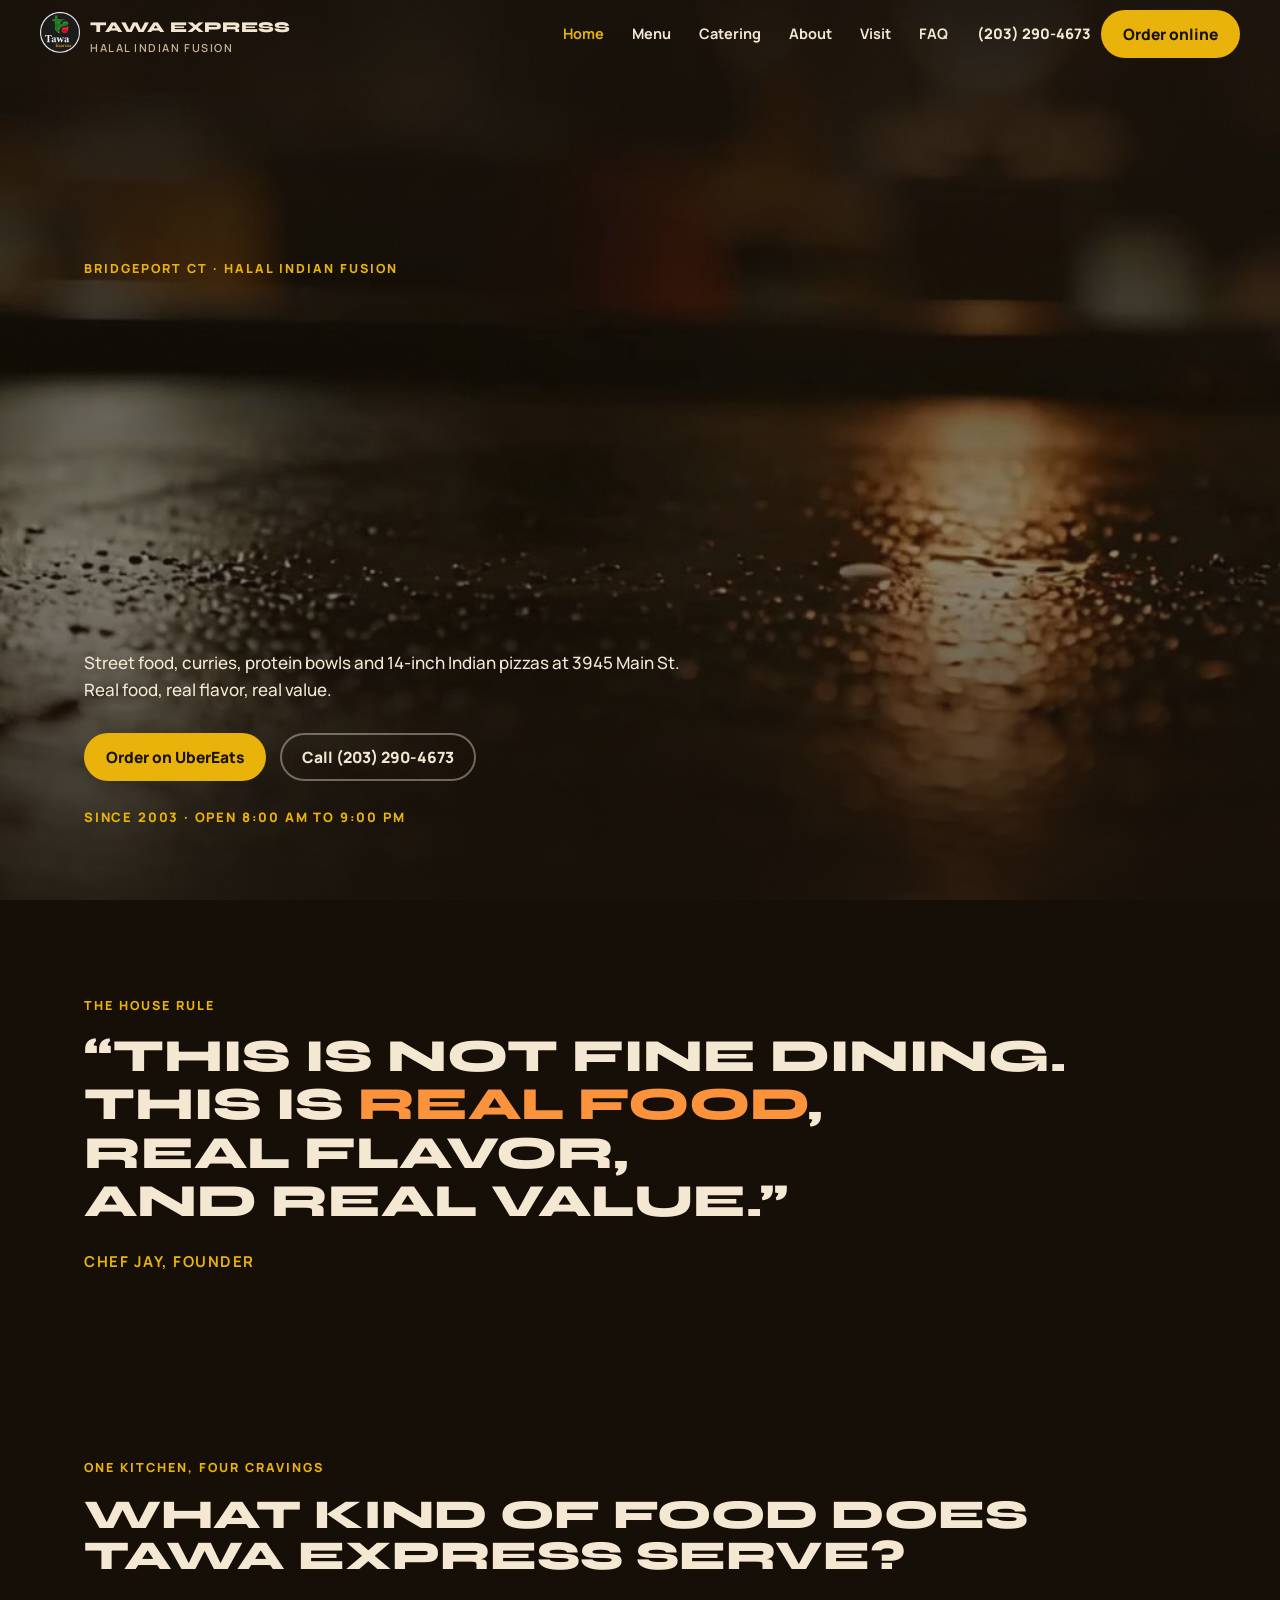
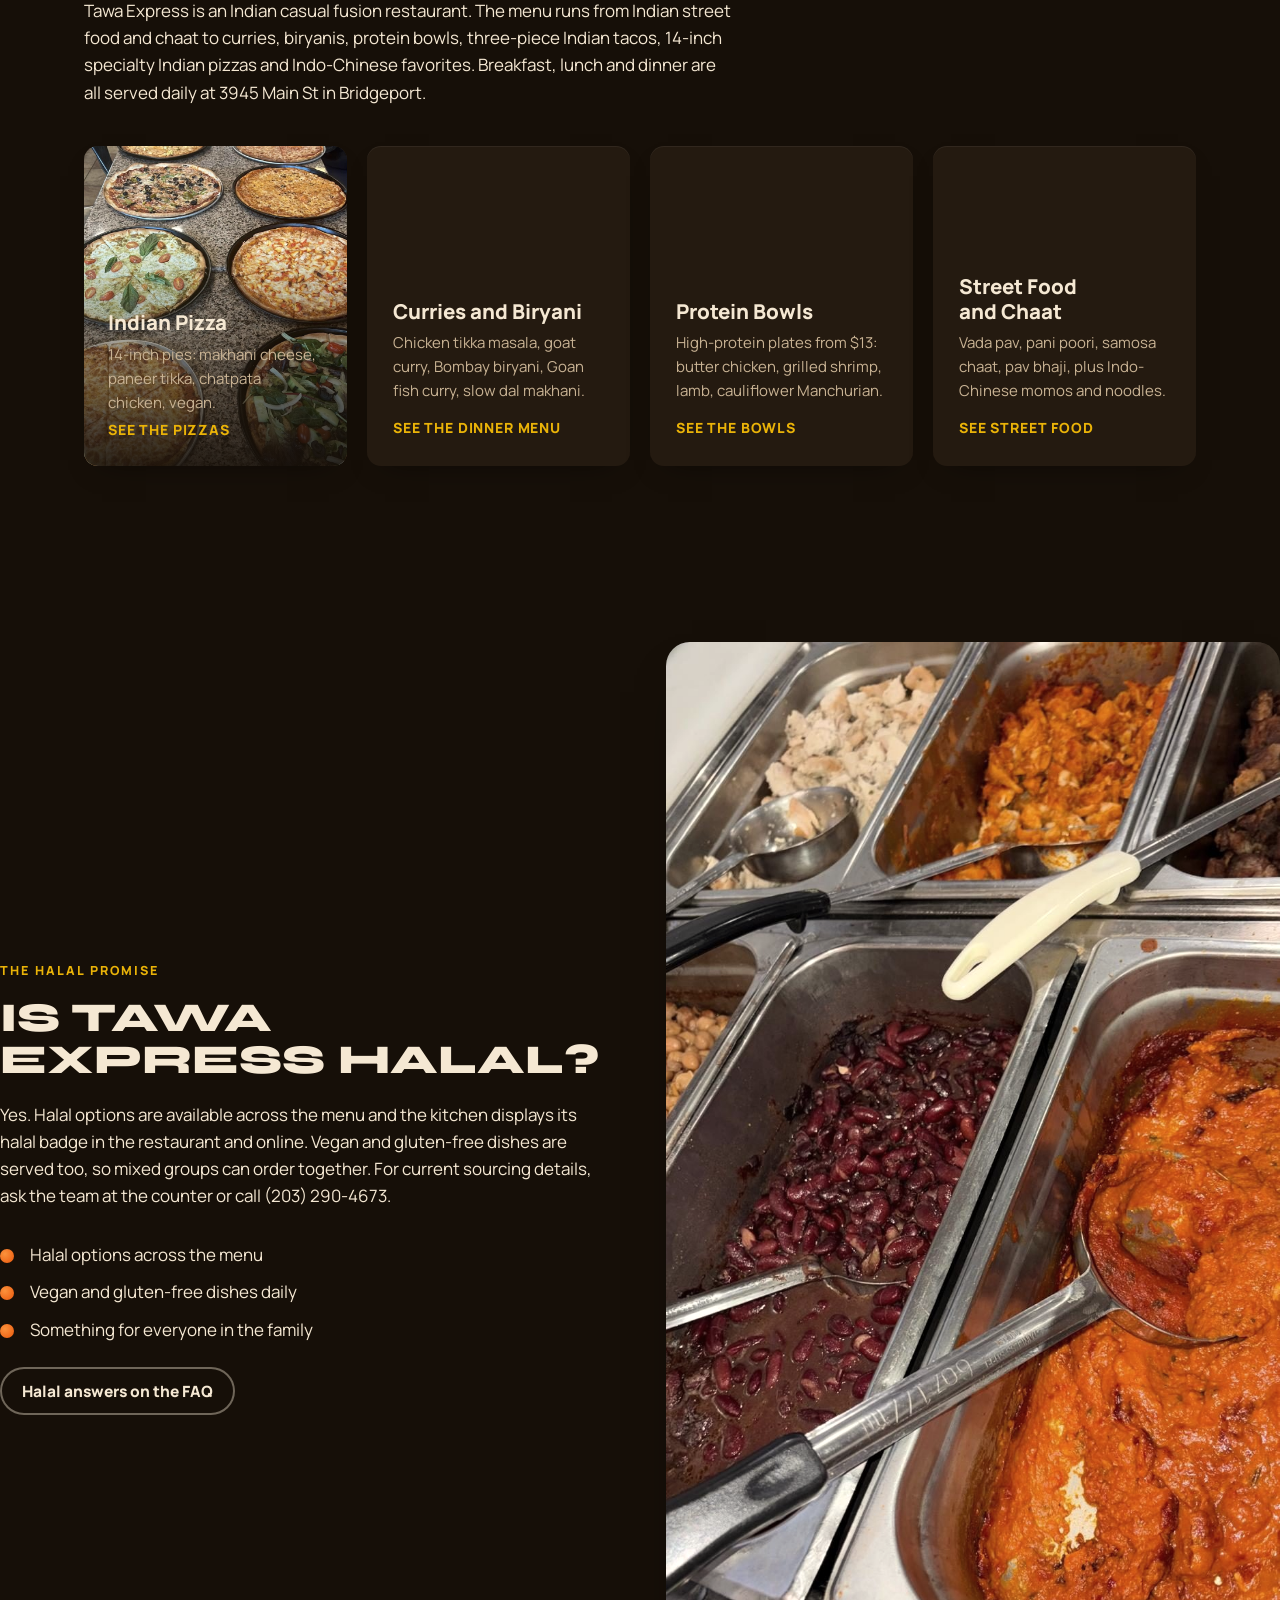
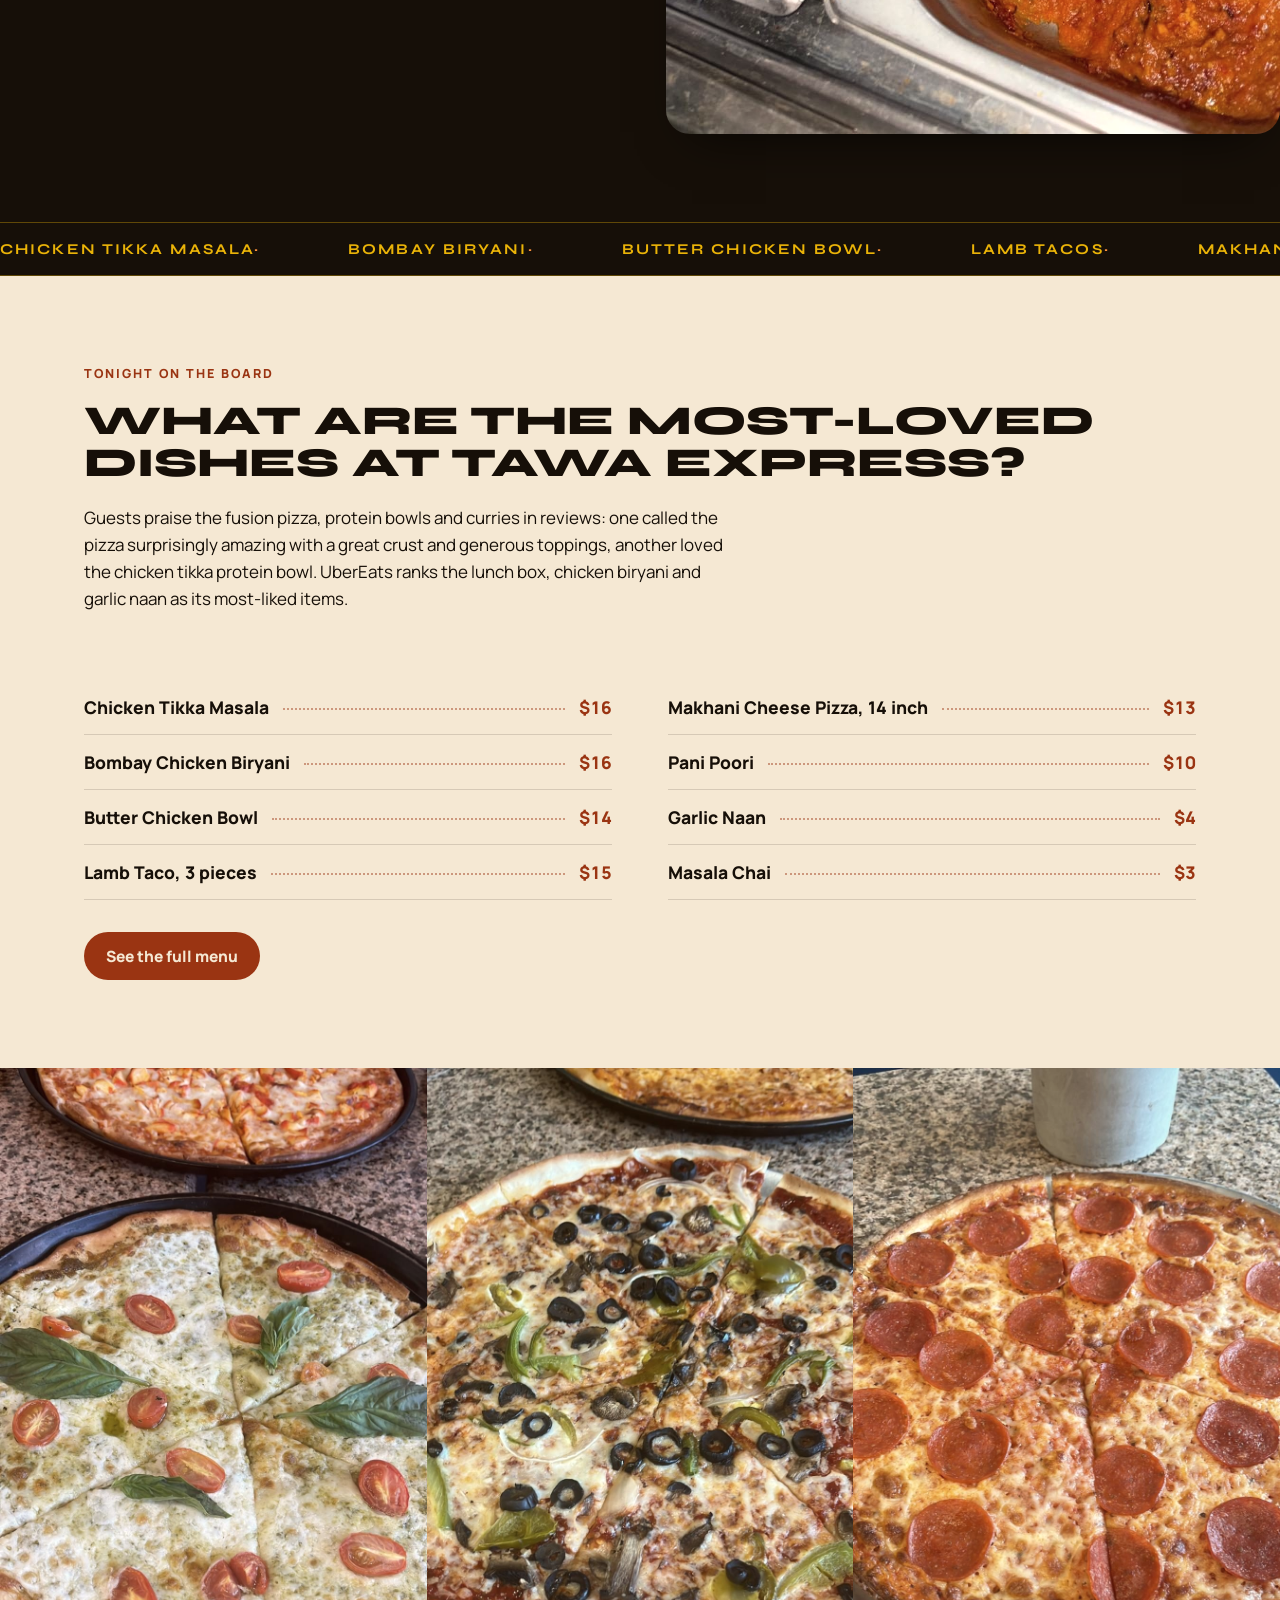
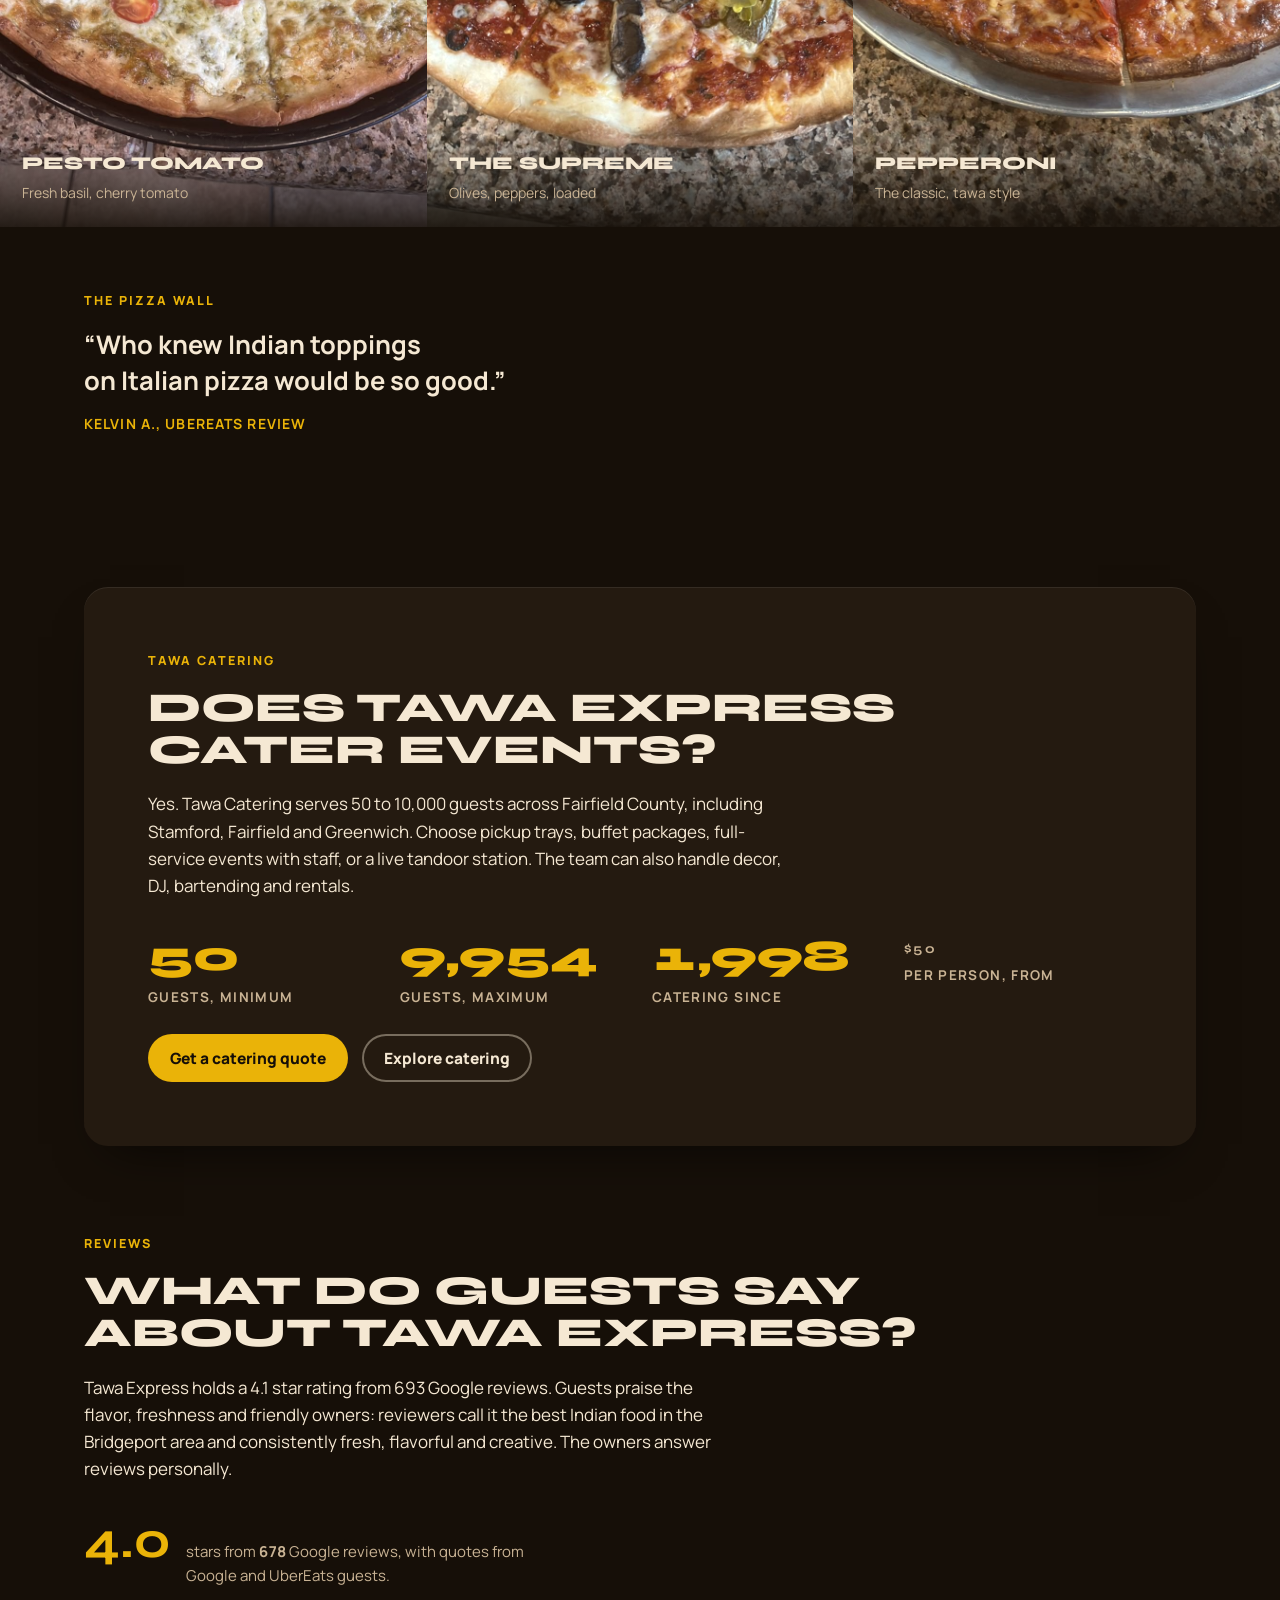
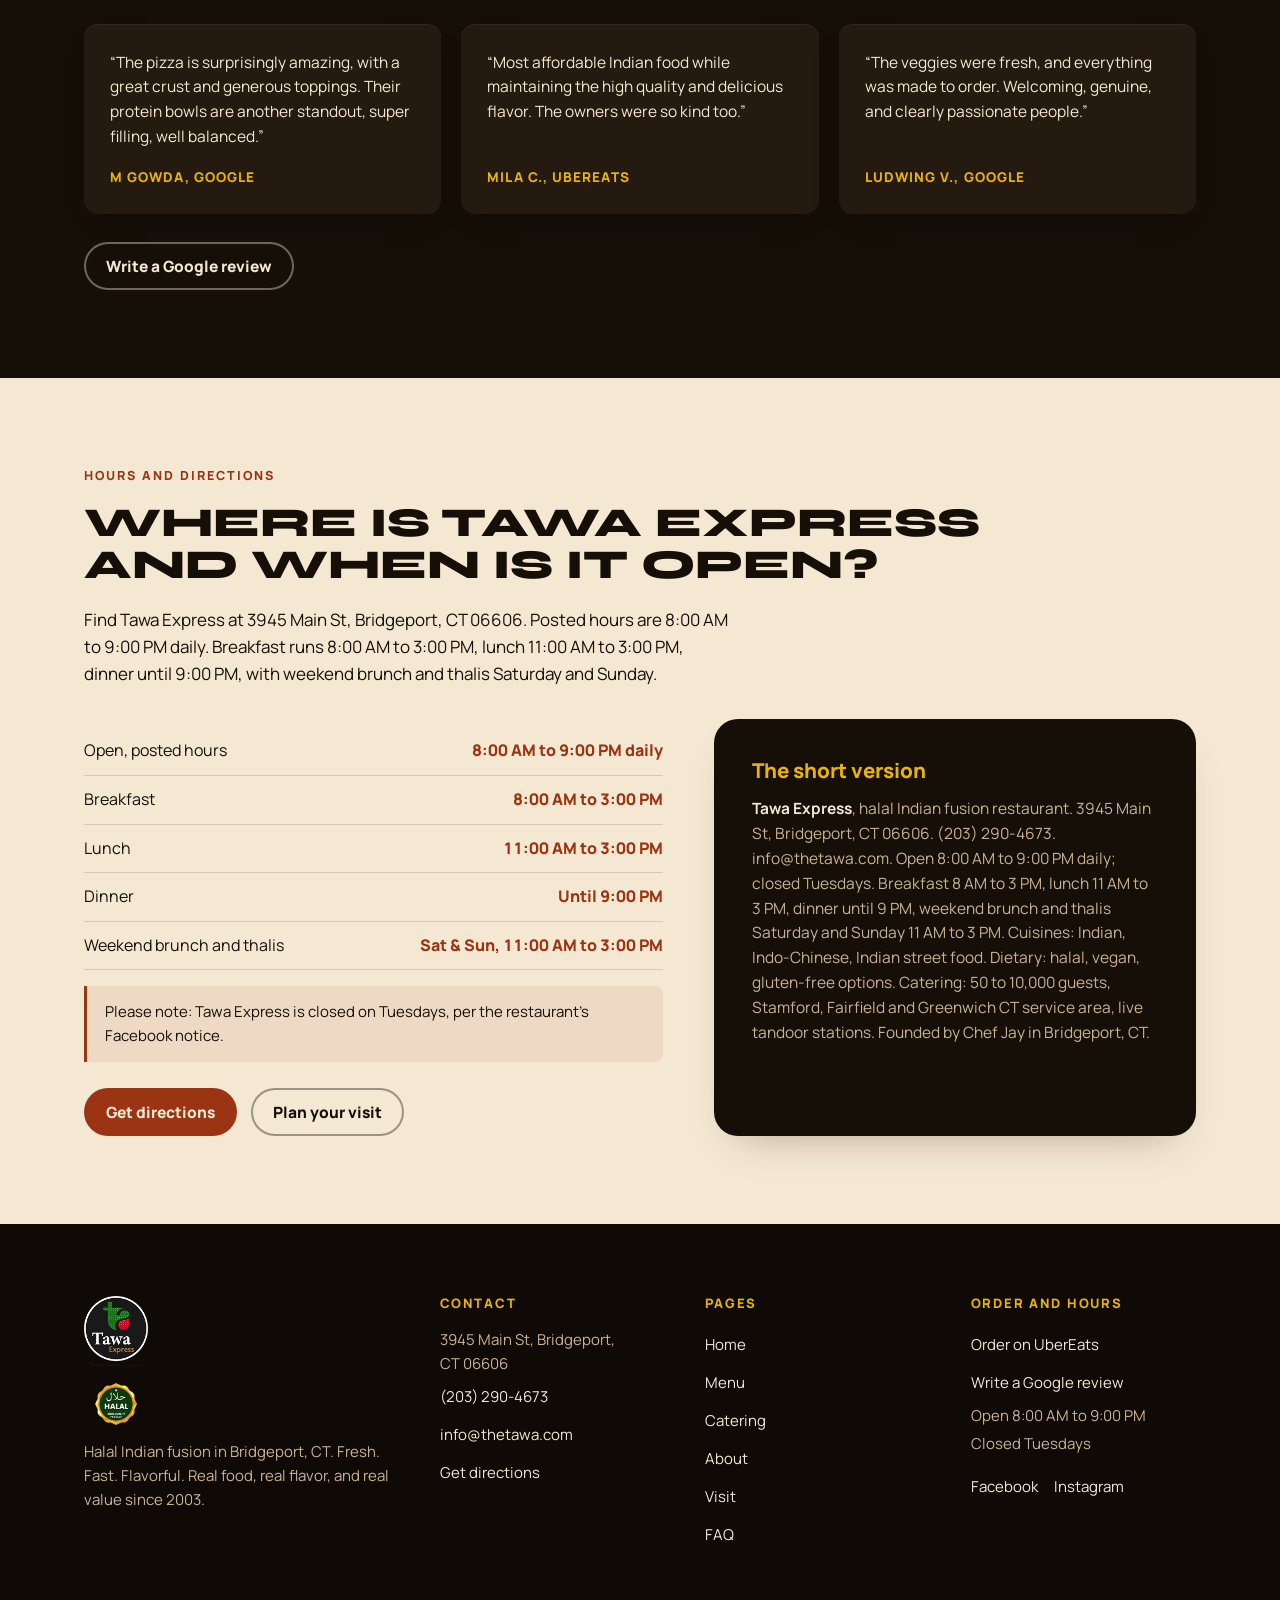
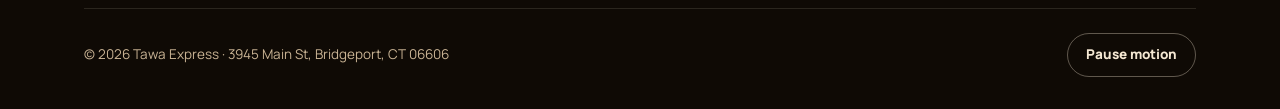
==== index.html @ 910cc583 "cinematic site engine v2 build" ====
<!DOCTYPE html>
<html lang="en">
<head>
<meta charset="utf-8">
<meta name="viewport" content="width=device-width, initial-scale=1">
<title>Indian Restaurant in Bridgeport CT | Tawa Express</title>
<meta name="description" content="Tawa Express is Bridgeport's halal Indian fusion kitchen: street food, protein bowls, Indian pizza, breakfast to dinner. 3945 Main St. Visit us today.">
<meta name="build-id" content="thetawaexpress-2026-09-23">
<link rel="canonical" href="https://thetawaexpress.com/">
<meta property="og:type" content="website">
<meta property="og:site_name" content="Tawa Express">
<meta property="og:title" content="Indian Restaurant in Bridgeport CT | Tawa Express">
<meta property="og:description" content="Tawa Express is Bridgeport's halal Indian fusion kitchen: street food, protein bowls, Indian pizza, breakfast to dinner. 3945 Main St. Visit us today.">
<meta property="og:url" content="https://thetawaexpress.com/">
<meta property="og:image" content="https://thetawaexpress.com/img/og-image.jpg">
<meta property="og:image:width" content="1200">
<meta property="og:image:height" content="630">
<meta name="twitter:card" content="summary_large_image">
<meta name="twitter:title" content="Indian Restaurant in Bridgeport CT | Tawa Express">
<meta name="twitter:description" content="Tawa Express is Bridgeport's halal Indian fusion kitchen: street food, protein bowls, Indian pizza, breakfast to dinner. 3945 Main St. Visit us today.">
<meta name="twitter:image" content="https://thetawaexpress.com/img/og-image.jpg">
<link rel="icon" type="image/png" sizes="48x48" href="img/favicon-48.png">
<link rel="apple-touch-icon" href="img/apple-touch-icon.png">
<link rel="preconnect" href="https://fonts.googleapis.com">
<link rel="preconnect" href="https://fonts.gstatic.com" crossorigin>
<link rel="stylesheet" href="https://fonts.googleapis.com/css2?family=Manrope:wght@400;500;600;700;800&amp;family=Syne:wght@700;800&amp;display=swap">
<link rel="stylesheet" href="css/style.css">
<script async src="https://www.googletagmanager.com/gtag/js?id=G-Y9H7591087"></script>
<script>window.dataLayer=window.dataLayer||[];function gtag(){dataLayer.push(arguments);}gtag("js",new Date());gtag("config","G-Y9H7591087");</script>
<script type="application/ld+json">
{
 "@context": "https://schema.org",
 "@type": [
  "Restaurant",
  "FastFoodRestaurant"
 ],
 "@id": "https://thetawaexpress.com/#restaurant",
 "name": "Tawa Express",
 "description": "Halal Indian fusion restaurant in Bridgeport CT: Indian street food, curries, biryanis, protein bowls, Indian tacos, 14-inch Indian pizzas and Indo-Chinese. Breakfast, lunch, dinner and weekend thalis.",
 "url": "https://thetawaexpress.com/",
 "telephone": "+1-203-290-4673",
 "email": "info@thetawa.com",
 "priceRange": "$",
 "servesCuisine": [
  "Indian",
  "Indo-Chinese",
  "Indian Street Food"
 ],
 "acceptsReservations": "False",
 "address": {
  "@type": "PostalAddress",
  "streetAddress": "3945 Main St",
  "addressLocality": "Bridgeport",
  "addressRegion": "CT",
  "postalCode": "06606",
  "addressCountry": "US"
 },
 "openingHoursSpecification": [
  {
   "@type": "OpeningHoursSpecification",
   "dayOfWeek": [
    "Monday",
    "Wednesday",
    "Thursday",
    "Friday",
    "Saturday",
    "Sunday"
   ],
   "opens": "08:00",
   "closes": "21:00"
  }
 ],
 "hasMenu": "https://thetawaexpress.com/menu/",
 "sameAs": [
  "https://www.facebook.com/thetawaexpress",
  "https://www.instagram.com/thetawaexpress",
  "https://www.ubereats.com/store/tawa-express-main-street/8p1ShG-WWyWYDWEBurXoWQ"
 ],
 "image": "https://thetawaexpress.com/img/og-image.jpg",
 "aggregateRating": {
  "@type": "AggregateRating",
  "ratingValue": "4.1",
  "reviewCount": "693",
  "bestRating": "5"
 }
}
</script>
<script type="application/ld+json">
{
 "@context": "https://schema.org",
 "@type": "Organization",
 "@id": "https://thetawaexpress.com/#org",
 "name": "Tawa Express",
 "url": "https://thetawaexpress.com/",
 "logo": "https://thetawaexpress.com/img/logo.png",
 "contactPoint": {
  "@type": "ContactPoint",
  "telephone": "+1-203-290-4673",
  "email": "info@thetawa.com",
  "contactType": "customer service"
 },
 "sameAs": [
  "https://www.facebook.com/thetawaexpress",
  "https://www.instagram.com/thetawaexpress"
 ]
}
</script>
<script type="application/ld+json">
{
 "@context": "https://schema.org",
 "@type": "WebSite",
 "name": "Tawa Express",
 "url": "https://thetawaexpress.com/"
}
</script>
</head>
<body>
<a class="skip" href="#main">Skip to content</a>
<div class="progress" aria-hidden="true"><i></i></div>
<header class="site">
  <div class="bar">
    <a class="brand" href="" aria-label="Tawa Express home">
      <img src="img/logo.png" alt="Tawa Express logo" width="40" height="45">
      <span><b>Tawa Express</b><small>Halal Indian Fusion</small></span>
    </a>
    <nav class="main" aria-label="Main"><ul><li><a href="" aria-current="page">Home</a></li><li><a href="menu/">Menu</a></li><li><a href="catering/">Catering</a></li><li><a href="about/">About</a></li><li><a href="visit/">Visit</a></li><li><a href="faq/">FAQ</a></li></ul></nav>
    <div class="head-cta">
      <a class="tel-top" href="tel:+12032904673">(203)&nbsp;290&#8209;4673</a>
      <a class="btn btn-gold" href="https://www.ubereats.com/store/tawa-express-main-street/8p1ShG-WWyWYDWEBurXoWQ" target="_blank" rel="noopener">Order online</a>
    </div>
  </div>
</header>
<main id="main">
<section class="hero">
  <video autoplay muted loop playsinline preload="metadata" poster="media/poster.jpg" aria-hidden="true">
    <source src="media/hero_loop.mp4" type="video/mp4">
  </video>
  <div class="shade"></div>
  <div class="hero-inner wrap">
    <p class="label">Bridgeport CT &middot; Halal Indian Fusion</p>
    <h1><span class="mk"><span class="mk-in hot">Fresh. Fast. Flavorful.</span></span><span class="mk"><span class="mk-in dl-80">Indian fusion made</span></span><span class="mk"><span class="mk-in dl-160">in Bridgeport.</span></span></h1>
    <p class="lede">Street food, curries, protein bowls and 14-inch Indian pizzas at 3945 Main St. Real food, real flavor, real value.</p>
    <div class="cta-row">
      <a class="btn btn-gold" href="https://www.ubereats.com/store/tawa-express-main-street/8p1ShG-WWyWYDWEBurXoWQ" target="_blank" rel="noopener">Order on UberEats</a>
      <a class="btn btn-ghost" href="tel:+12032904673">Call&nbsp;(203)&nbsp;290&#8209;4673</a>
    </div>
    <p class="since">Since 2003 &middot; Open 8:00 AM to 9:00 PM</p>
  </div>
</section><section class="quoteband sec">
  <div class="wrap">
    <p class="label">The house rule</p>
    <blockquote><span class="mk"><span class="mk-in">&ldquo;This is not fine dining.</span></span><span class="mk"><span class="mk-in dl-80">This is <em>real food</em>,</span></span><span class="mk"><span class="mk-in dl-160">real flavor, and real value.&rdquo;</span></span></blockquote>
    <cite>Chef Jay, founder</cite>
  </div>
</section><section class="pillars sec" id="food">
  <div class="wrap">
    <p class="label">One kitchen, four cravings</p>
    <h2><span class="mk"><span class="mk-in">What kind of food does</span></span><span class="mk"><span class="mk-in dl-80">Tawa Express serve?</span></span></h2>
    <p class="answer">Tawa Express is an Indian casual fusion restaurant. The menu runs from Indian street food and chaat to curries, biryanis, protein bowls, three-piece Indian tacos, 14-inch specialty Indian pizzas and Indo-Chinese favorites. Breakfast, lunch and dinner are all served daily at 3945 Main St in Bridgeport.</p>
    <div class="pillar-grid">
      <a class="pillar photo rise" href="menu/#pizza">
        <img class="graded" src="img/pizza-spread.jpg" alt="A spread of 14-inch Indian fusion pizzas on metal trays" width="900" height="1600" loading="lazy" decoding="async">
        <span class="veil"></span>
        <div class="p-body"><h3>Indian Pizza</h3><p>14-inch pies: makhani cheese, paneer tikka, chatpata chicken, vegan.</p><span class="go">See the pizzas</span></div>
      </a>
      <a class="pillar rise dl-100" href="menu/#dinner">
        <h3>Curries and Biryani</h3><p>Chicken tikka masala, goat curry, Bombay biryani, Goan fish curry, slow dal makhani.</p><span class="go">See the dinner menu</span>
      </a>
      <a class="pillar rise dl-200" href="menu/#bowls">
        <h3>Protein Bowls</h3><p>High-protein plates from $13: butter chicken, grilled shrimp, lamb, cauliflower Manchurian.</p><span class="go">See the bowls</span>
      </a>
      <a class="pillar rise dl-300" href="menu/#street">
        <h3>Street Food and Chaat</h3><p>Vada pav, pani poori, samosa chaat, pav bhaji, plus Indo-Chinese momos and noodles.</p><span class="go">See street food</span>
      </a>
    </div>
  </div>
</section><section class="split sec" id="halal">
  <div class="wrap wrap-contents">
    <div>
      <p class="label">The halal promise</p>
      <h2><span class="mk"><span class="mk-in">Is Tawa Express halal?</span></span></h2>
      <p class="answer">Yes. Halal options are available across the menu and the kitchen displays its halal badge in the restaurant and online. Vegan and gluten-free dishes are served too, so mixed groups can order together. For current sourcing details, ask the team at the counter or call (203)&nbsp;290&#8209;4673.</p>
      <ul class="checklist">
        <li>Halal options across the menu</li>
        <li>Vegan and gluten-free dishes daily</li>
        <li>Something for everyone in the family</li>
      </ul>
      <p class="mt-24"><a class="btn btn-ghost" href="faq/#halal">Halal answers on the FAQ</a></p>
    </div>
    <div class="s-media">
      <img class="graded" src="img/curry-trays.jpg" alt="Fresh curries and dishes in the service trays at Tawa Express" width="900" height="1600" loading="lazy" decoding="async">
    </div>
  </div>
</section><div class="ticker" aria-hidden="true"><div class="ticker-track"><span>Chicken Tikka Masala<i aria-hidden="true">&middot;</i></span><span>Bombay Biryani<i aria-hidden="true">&middot;</i></span><span>Butter Chicken Bowl<i aria-hidden="true">&middot;</i></span><span>Lamb Tacos<i aria-hidden="true">&middot;</i></span><span>Makhani Cheese Pizza<i aria-hidden="true">&middot;</i></span><span>Pani Poori<i aria-hidden="true">&middot;</i></span><span>Keema Pav<i aria-hidden="true">&middot;</i></span><span>Masala Chai<i aria-hidden="true">&middot;</i></span><span>Goat Curry<i aria-hidden="true">&middot;</i></span><span>Falooda<i aria-hidden="true">&middot;</i></span><span>Chicken 65<i aria-hidden="true">&middot;</i></span><span>Garlic Naan<i aria-hidden="true">&middot;</i></span><span>Chicken Tikka Masala<i aria-hidden="true">&middot;</i></span><span>Bombay Biryani<i aria-hidden="true">&middot;</i></span><span>Butter Chicken Bowl<i aria-hidden="true">&middot;</i></span><span>Lamb Tacos<i aria-hidden="true">&middot;</i></span><span>Makhani Cheese Pizza<i aria-hidden="true">&middot;</i></span><span>Pani Poori<i aria-hidden="true">&middot;</i></span><span>Keema Pav<i aria-hidden="true">&middot;</i></span><span>Masala Chai<i aria-hidden="true">&middot;</i></span><span>Goat Curry<i aria-hidden="true">&middot;</i></span><span>Falooda<i aria-hidden="true">&middot;</i></span><span>Chicken 65<i aria-hidden="true">&middot;</i></span><span>Garlic Naan<i aria-hidden="true">&middot;</i></span></div></div><section class="menuboard on-cream sec" id="tonight">
  <div class="wrap">
    <p class="label">Tonight on the board</p>
    <h2><span class="mk"><span class="mk-in">What are the most-loved</span></span><span class="mk"><span class="mk-in dl-80">dishes at Tawa Express?</span></span></h2>
    <p class="answer">Guests praise the fusion pizza, protein bowls and curries in reviews: one called the pizza surprisingly amazing with a great crust and generous toppings, another loved the chicken tikka protein bowl. UberEats ranks the lunch box, chicken biryani and garlic naan as its most-liked items.</p>
    <div class="menucols">
      <div class="menulist">
        <div class="row"><h3>Chicken Tikka Masala</h3><span class="dots" aria-hidden="true"></span><span class="price num">$16</span></div>
        <div class="row"><h3>Bombay Chicken Biryani</h3><span class="dots" aria-hidden="true"></span><span class="price num">$16</span></div>
        <div class="row"><h3>Butter Chicken Bowl</h3><span class="dots" aria-hidden="true"></span><span class="price num">$14</span></div>
        <div class="row"><h3>Lamb Taco, 3 pieces</h3><span class="dots" aria-hidden="true"></span><span class="price num">$15</span></div>
      </div>
      <div class="menulist">
        <div class="row"><h3>Makhani Cheese Pizza, 14 inch</h3><span class="dots" aria-hidden="true"></span><span class="price num">$13</span></div>
        <div class="row"><h3>Pani Poori</h3><span class="dots" aria-hidden="true"></span><span class="price num">$10</span></div>
        <div class="row"><h3>Garlic Naan</h3><span class="dots" aria-hidden="true"></span><span class="price num">$4</span></div>
        <div class="row"><h3>Masala Chai</h3><span class="dots" aria-hidden="true"></span><span class="price num">$3</span></div>
      </div>
    </div>
    <p class="mt-32"><a class="btn btn-spice" href="menu/">See the full menu</a></p>
  </div>
</section><section class="sec" id="gallery" aria-label="The pizza wall">
  <div class="pizzawall">
    <figure class="rise"><img class="graded" src="img/pizza-pesto-tomato.jpg" alt="14-inch pizza topped with fresh basil and cherry tomatoes" width="900" height="1600" loading="lazy" decoding="async"><figcaption><b>Pesto Tomato</b><span>Fresh basil, cherry tomato</span></figcaption></figure>
    <figure class="rise dl-100"><img class="graded" src="img/pizza-supreme.jpg" alt="14-inch supreme pizza with olives and peppers" width="900" height="1600" loading="lazy" decoding="async"><figcaption><b>The Supreme</b><span>Olives, peppers, loaded</span></figcaption></figure>
    <figure class="rise dl-200"><img class="graded" src="img/pizza-pepperoni.jpg" alt="14-inch pepperoni pizza cut into slices" width="900" height="1600" loading="lazy" decoding="async"><figcaption><b>Pepperoni</b><span>The classic, tawa style</span></figcaption></figure>
  </div>
</section>
<section class="pizzaquote sec">
  <div class="wrap">
    <p class="label">The pizza wall</p>
    <blockquote><span class="mk"><span class="mk-in">&ldquo;Who knew Indian toppings</span></span><span class="mk"><span class="mk-in dl-80">on Italian pizza would be so good.&rdquo;</span></span></blockquote>
    <cite>kelvin A., UberEats review</cite>
  </div>
</section><section class="sec pad-y" id="catering-teaser">
  <div class="wrap">
    <div class="panel-dark">
      <p class="label">Tawa Catering</p>
      <h2><span class="mk"><span class="mk-in">Does Tawa Express cater events?</span></span></h2>
      <p class="answer">Yes. Tawa Catering serves 50 to 10,000 guests across Fairfield County, including Stamford, Fairfield and Greenwich. Choose pickup trays, buffet packages, full-service events with staff, or a live tandoor station. The team can also handle decor, DJ, bartending and rentals.</p>
      <div class="stats">
        <div class="stat rise"><b data-count>50</b><span>guests, minimum</span></div>
        <div class="stat rise dl-100"><b data-count>10,000</b><span>guests, maximum</span></div>
        <div class="stat rise dl-200"><b data-count>2007</b><span>catering since</span></div>
        <div class="stat rise dl-300"><b><span class="num">$50</span></b><span>per person, from</span></div>
      </div>
      <p class="btn-row">
        <a class="btn btn-gold" href="catering/#quote">Get a catering quote</a>
        <a class="btn btn-ghost" href="catering/">Explore catering</a>
      </p>
    </div>
  </div>
</section><section class="sec pad-b">
  <div class="wrap">
    <p class="label">Reviews</p>
    <h2><span class="mk"><span class="mk-in">What do guests say</span></span><span class="mk"><span class="mk-in dl-80">about Tawa Express?</span></span></h2>
    <p class="answer">Tawa Express holds a 4.1 star rating from 693 Google reviews. Guests praise the flavor, freshness and friendly owners: reviewers call it the best Indian food in the Bridgeport area and consistently fresh, flavorful and creative. The owners answer reviews personally.</p>
    <div class="ratingline">
      <b data-count>4.1</b>
      <span>stars from <strong class="num" data-count>693</strong> Google reviews, with quotes from Google and UberEats guests.</span>
    </div>
    <div class="quotes">
      <article class="quote rise"><p>&ldquo;The pizza is surprisingly amazing, with a great crust and generous toppings. Their protein bowls are another standout, super filling, well balanced.&rdquo;</p><footer>M gowda, Google</footer></article>
      <article class="quote rise dl-100"><p>&ldquo;Most affordable Indian food while maintaining the high quality and delicious flavor. The owners were so kind too.&rdquo;</p><footer>Mila C., UberEats</footer></article>
      <article class="quote rise dl-200"><p>&ldquo;The veggies were fresh, and everything was made to order. Welcoming, genuine, and clearly passionate people.&rdquo;</p><footer>Ludwing V., Google</footer></article>
    </div>
    <p class="mt-28"><a class="btn btn-ghost" href="https://admin.trustindex.io/api/googleWriteReview?place-id=ChIJ93iTp7GhwokRJo3-cNDrXSc" target="_blank" rel="noopener">Write a Google review</a></p>
  </div>
</section><section class="hours-band on-cream sec" id="hours">
  <div class="wrap">
    <p class="label">Hours and directions</p>
    <h2><span class="mk"><span class="mk-in">Where is Tawa Express</span></span><span class="mk"><span class="mk-in dl-80">and when is it open?</span></span></h2>
    <p class="answer">Find Tawa Express at 3945 Main St, Bridgeport, CT 06606. Posted hours are 8:00 AM to 9:00 PM daily. Breakfast runs 8:00 AM to 3:00 PM, lunch 11:00 AM to 3:00 PM, dinner until 9:00 PM, with weekend brunch and thalis Saturday and Sunday.</p>
    <div class="facts-grid">
      <div>
        <table class="hourtab">
          <tbody>
          <tr><td>Open, posted hours</td><td class="num">8:00 AM to 9:00 PM daily</td></tr>
          <tr><td>Breakfast</td><td class="num">8:00 AM to 3:00 PM</td></tr>
          <tr><td>Lunch</td><td class="num">11:00 AM to 3:00 PM</td></tr>
          <tr><td>Dinner</td><td class="num">Until 9:00 PM</td></tr>
          <tr><td>Weekend brunch and thalis</td><td class="num">Sat &amp; Sun, 11:00 AM to 3:00 PM</td></tr>
          </tbody>
        </table>
        <p class="note">Please note: Tawa Express is closed on Tuesdays, per the restaurant&rsquo;s Facebook notice.</p>
        <p class="btn-row">
          <a class="btn btn-spice" href="https://maps.app.goo.gl/xqfaUFewJggyaFvH7" target="_blank" rel="noopener">Get directions</a>
          <a class="btn btn-ghost-dark" href="visit/">Plan your visit</a>
        </p>
      </div>
      <div class="factblock">
        <h3>The short version</h3>
        <p><b>Tawa Express</b>, halal Indian fusion restaurant. 3945 Main St, Bridgeport, CT 06606. (203)&nbsp;290&#8209;4673. info@thetawa.com. Open 8:00 AM to 9:00 PM daily; closed Tuesdays. Breakfast 8 AM to 3 PM, lunch 11 AM to 3 PM, dinner until 9 PM, weekend brunch and thalis Saturday and Sunday 11 AM to 3 PM. Cuisines: Indian, Indo-Chinese, Indian street food. Dietary: halal, vegan, gluten-free options. Catering: 50 to 10,000 guests, Stamford, Fairfield and Greenwich CT service area, live tandoor stations. Founded by Chef Jay in Bridgeport, CT.</p>
      </div>
    </div>
  </div>
</section>
</main>
<footer class="site">
  <div class="wrap">
    <div class="footgrid">
      <div class="footbrand">
        <img src="img/logo.png" alt="Tawa Express logo" width="64" height="72"><img class="halal" src="img/halal-icon.png" alt="Halal options badge" width="44" height="44">
        <p>Halal Indian fusion in Bridgeport, CT. Fresh. Fast. Flavorful. Real food, real flavor, and real value since 2003.</p>
      </div>
      <div>
        <h3>Contact</h3>
        <ul>
          <li>3945 Main St, Bridgeport, CT 06606</li>
          <li><a href="tel:+12032904673">(203)&nbsp;290&#8209;4673</a></li>
          <li><a href="mailto:info@thetawa.com">info@thetawa.com</a></li>
          <li><a href="https://maps.app.goo.gl/xqfaUFewJggyaFvH7" target="_blank" rel="noopener">Get directions</a></li>
        </ul>
      </div>
      <div>
        <h3>Pages</h3>
        <ul>
          <li><a href="">Home</a></li>
          <li><a href="menu/">Menu</a></li>
          <li><a href="catering/">Catering</a></li>
          <li><a href="about/">About</a></li>
          <li><a href="visit/">Visit</a></li>
          <li><a href="faq/">FAQ</a></li>
        </ul>
      </div>
      <div>
        <h3>Order and hours</h3>
        <ul>
          <li><a href="https://www.ubereats.com/store/tawa-express-main-street/8p1ShG-WWyWYDWEBurXoWQ" target="_blank" rel="noopener">Order on UberEats</a></li>
          <li><a href="https://admin.trustindex.io/api/googleWriteReview?place-id=ChIJ93iTp7GhwokRJo3-cNDrXSc" target="_blank" rel="noopener">Write a Google review</a></li>
          <li>Open 8:00 AM to 9:00 PM</li>
          <li>Closed Tuesdays</li>
        </ul>
        <p class="soc-row">
          <a class="soc" href="https://www.facebook.com/thetawaexpress" target="_blank" rel="noopener">Facebook</a>
          <a class="soc" href="https://www.instagram.com/thetawaexpress" target="_blank" rel="noopener">Instagram</a>
        </p>
      </div>
    </div>
    <div class="footbottom">
      <span>&copy; 2026 Tawa Express &middot; 3945 Main St, Bridgeport, CT 06606</span>
      <button class="motionbtn" id="motionToggle" type="button" aria-pressed="false">Pause motion</button>
    </div>
  </div>
</footer>
<div class="actionbar">
  <a class="ab-call" href="tel:+12032904673">Call&nbsp;(203)&nbsp;290&#8209;4673</a>
  <a class="ab-order" href="https://www.ubereats.com/store/tawa-express-main-street/8p1ShG-WWyWYDWEBurXoWQ" target="_blank" rel="noopener">Order online</a>
</div>
<script src="js/main.js" defer></script>
</body>
</html>
---- css/style.css ----
/* Tawa Express - "Tawa After Dark" design system. Tokens locked 2026-09-23. */
:root{
  --ink:#160f08; --surface:#241a10; --cream:#f5e8d3; --text:#f5e8d3;
  --muted:#c9b394; --accent:#fb923c; --deep:#ea580c; --gold:#eab308;
  --spice:#9a3412; --cream-muted:#7a6248;
  --ease-out:cubic-bezier(0.16,1,0.3,1); --ease-std:cubic-bezier(0.22,1,0.36,1); --ease-inout:cubic-bezier(0.65,0,0.35,1);
  --font-display:"Syne",sans-serif; --font-text:"Manrope",sans-serif;
  --wrap:1160px;
  --e1:0 12px 28px -18px rgba(0,0,0,.6), inset 0 1px 0 rgba(255,255,255,.06);
  --e2:0 24px 48px -26px rgba(0,0,0,.75), inset 0 1px 0 rgba(255,255,255,.08);
  --e-cream:0 20px 40px -24px rgba(22,15,8,.35);
}
*,*::before,*::after{box-sizing:border-box;margin:0;padding:0}
html{scroll-behavior:smooth}
html.motion-off{scroll-behavior:auto}
body{
  background:var(--ink); color:var(--text);
  font-family:var(--font-text); font-size:17px; line-height:1.6; text-wrap:pretty;
  -webkit-font-smoothing:antialiased;
}
/* grain: feTurbulence fixed overlay, ~4% (C5) */
body::after{
  content:""; position:fixed; inset:0; z-index:2000; pointer-events:none; opacity:.04;
  background-image:url("data:image/svg+xml,%3Csvg xmlns='http://www.w3.org/2000/svg' width='240' height='240'%3E%3Cfilter id='g'%3E%3CfeTurbulence type='fractalNoise' baseFrequency='0.9' numOctaves='2' stitchTiles='stitch'/%3E%3C/filter%3E%3Crect width='240' height='240' filter='url(%23g)'/%3E%3C/svg%3E");
}
img{max-width:100%;height:auto;display:block}
a{color:var(--accent);text-decoration:none}
a:hover{text-decoration:underline;text-underline-offset:3px}
:focus-visible{outline:2px solid var(--gold);outline-offset:3px;border-radius:2px}
.num,.price,time{font-variant-numeric:tabular-nums}
.graded{filter:saturate(.88) sepia(.10)}

/* skip link */
.skip{position:absolute;left:16px;top:-60px;z-index:3000;background:var(--gold);color:var(--ink);
  padding:12px 20px;border-radius:8px;font-weight:800;transition:top .2s}
.skip:focus{top:12px}

/* scroll progress hairline */
.progress{position:fixed;top:0;left:0;right:0;height:2px;z-index:1500;background:transparent;pointer-events:none}
.progress i{display:block;height:100%;background:var(--accent);transform:scaleX(0);transform-origin:0 50%}

/* header */
header.site{position:fixed;top:0;left:0;right:0;z-index:1000;transition:background-color .25s var(--ease-std),box-shadow .25s}
header.site .bar{display:flex;align-items:center;gap:16px;max-width:1240px;margin:0 auto;padding:10px 20px}
header.site.scrolled{background:rgba(22,15,8,.92);box-shadow:0 8px 24px -16px rgba(0,0,0,.8)}
.brand{display:flex;align-items:center;gap:10px;min-height:44px;color:var(--text)}
.brand img{width:40px;height:45px}
.brand b{font-family:var(--font-display);font-weight:800;font-size:15px;letter-spacing:.02em;text-transform:uppercase;white-space:nowrap}
.brand small{display:block;font-family:var(--font-text);font-size:11px;font-weight:600;letter-spacing:.14em;text-transform:uppercase;color:var(--muted)}
nav.main{margin-left:auto}
nav.main ul{display:flex;gap:2px;list-style:none}
nav.main a{display:flex;align-items:center;min-height:44px;padding:8px 13px;font-size:14.5px;font-weight:700;color:var(--text);border-radius:8px}
nav.main a:hover{color:var(--accent);text-decoration:none}
nav.main a[aria-current="page"]{color:var(--gold)}
.head-cta{display:flex;align-items:center;gap:10px}
.tel-top{display:flex;align-items:center;min-height:44px;font-weight:800;font-size:14.5px;color:var(--text);white-space:nowrap}
.tel-top:hover{color:var(--accent);text-decoration:none}

/* buttons */
.btn{display:inline-flex;align-items:center;justify-content:center;gap:8px;min-height:48px;padding:12px 22px;
  border-radius:999px;font-weight:800;font-size:15.5px;line-height:1.2;border:0;cursor:pointer;
  position:relative;overflow:hidden;isolation:isolate;transition:transform .15s var(--ease-out)}
.btn::before{content:"";position:absolute;inset:0;z-index:-1;transform:translateX(-101%);transition:transform .25s var(--ease-out)}
.btn:hover::before{transform:translateX(0)}
.btn:active{transform:scale(.98)}
.btn-gold{background:var(--gold);color:var(--ink)}
.btn-gold::before{background:var(--accent)}
.btn-gold:hover{color:var(--ink);text-decoration:none}
.btn-ghost{background:transparent;color:var(--text);box-shadow:inset 0 0 0 2px rgba(245,232,211,.4)}
.btn-ghost::before{background:var(--text)}
.btn-ghost:hover{color:var(--ink);text-decoration:none}
.btn-spice{background:var(--spice);color:var(--cream)}
.btn-spice::before{background:var(--ink)}
.btn-spice:hover{color:var(--cream);text-decoration:none}

main{display:block}
section{position:relative}
.wrap{max-width:var(--wrap);margin:0 auto;padding:0 24px}
.label{font-family:var(--font-text);font-weight:800;font-size:12.5px;letter-spacing:.16em;text-transform:uppercase;color:var(--gold);margin-bottom:16px}
.on-cream .label{color:var(--spice)}
h1,h2,h3{font-family:var(--font-display);font-weight:800;text-transform:uppercase;text-wrap:balance;color:var(--text)}
h1{font-size:clamp(54px,5.4vw,86px);line-height:.96;letter-spacing:.005em}
h2{font-size:clamp(30px,3.2vw,44px);line-height:1.02;margin-bottom:20px}
h3{font-family:var(--font-text);font-size:clamp(18px,1.6vw,21px);line-height:1.2;font-weight:800;text-transform:none}
.lede{font-weight:500;font-size:clamp(17px,1.3vw,18px);line-height:1.6;max-width:56ch;color:var(--muted)}
.on-cream{color:var(--ink)}
.on-cream h2,.on-cream h3{color:var(--ink)}
.on-cream .lede{color:#4a3a28}
.on-cream a{color:var(--spice)}
.answer{max-width:65ch;font-size:17px;margin-bottom:32px}

/* masked headline lines */
.mk{display:block;overflow:hidden}
.mk-in{display:block;transform:translateY(110%);transition:transform 900ms var(--ease-out);transition-delay:var(--d,0ms)}
.is-in .mk-in{transform:translateY(0)}
/* section + card reveals (sections observed, never the masked child) */
.sec{opacity:0;transition:opacity 400ms var(--ease-std)}
.sec.is-in{opacity:1}
.rise{opacity:0;transform:translateY(24px);transition:opacity 700ms var(--ease-std),transform 700ms var(--ease-std);transition-delay:var(--d,0ms)}
.rise.is-in{opacity:1;transform:translateY(0)}

/* motion states */
@media (prefers-reduced-motion:reduce){
  .mk-in{transform:none;opacity:0;transition:opacity 200ms linear;transition-delay:0ms}
  .is-in .mk-in{opacity:1}
  .rise{transform:none;opacity:0;transition:opacity 200ms linear;transition-delay:0ms}
  .rise.is-in{opacity:1}
  .sec{transition:opacity 200ms linear}
  .ticker-track{animation-duration:80s}
}
html.motion-off .mk-in,html.motion-off .rise,html.motion-off .sec{transition:none;opacity:1;transform:none}
html.motion-off .ticker-track{animation:none}

/* HERO */
.hero{min-height:100svh;display:flex;align-items:flex-end;overflow:hidden}
.hero video{position:absolute;inset:0;width:100%;height:100%;object-fit:cover}
.hero .shade{position:absolute;inset:0;background:
  linear-gradient(180deg,rgba(22,15,8,.55) 0%,rgba(22,15,8,.25) 40%,rgba(22,15,8,.88) 100%)}
.hero .hero-inner{position:relative;z-index:2;width:100%;padding-bottom:72px;padding-top:140px}
.hero h1{color:var(--text)}
.mk-in.hot,.accent-word{color:var(--accent)}
.hero .lede{margin:22px 0 30px;color:var(--text)}
.hero .cta-row{display:flex;gap:14px;flex-wrap:wrap}
.hero .since{margin-top:26px;font-weight:800;font-size:13px;letter-spacing:.14em;text-transform:uppercase;color:var(--gold)}
.page-hero{min-height:52vh;display:flex;align-items:flex-end;overflow:hidden;padding-top:96px}
.page-hero.has-media{min-height:62vh}
.page-hero img.bg{position:absolute;inset:0;width:100%;height:100%;object-fit:cover}
.page-hero .shade{position:absolute;inset:0;background:linear-gradient(180deg,rgba(22,15,8,.5),rgba(22,15,8,.9))}
.page-hero .hero-inner{position:relative;z-index:2;width:100%;padding-bottom:56px}
.crumbs{font-size:13.5px;color:var(--muted);margin-bottom:18px}
.crumbs ol{list-style:none;display:flex;gap:8px;flex-wrap:wrap}
.crumbs li+li::before{content:"/";margin-right:8px;color:var(--muted)}
.crumbs a{color:var(--muted)}

/* quote band (manifesto) */
.quoteband{padding:96px 0;text-align:left}
.quoteband blockquote{font-family:var(--font-display);font-weight:800;text-transform:uppercase;
  font-size:clamp(28px,3.6vw,52px);line-height:1.05;max-width:22ch;text-wrap:balance}
.quoteband blockquote em{font-style:normal;color:var(--accent)}
.quoteband cite{display:block;margin-top:24px;font-style:normal;font-weight:700;color:var(--gold);font-size:15px;letter-spacing:.1em;text-transform:uppercase}

/* pillars bento */
.pillars{padding:88px 0}
.pillar-grid{display:grid;grid-template-columns:repeat(4,1fr);gap:20px;margin-top:40px}
.pillar{background:var(--surface);border-radius:14px;box-shadow:var(--e1);padding:26px;min-height:230px;
  display:flex;flex-direction:column;justify-content:flex-end;position:relative;overflow:hidden}
.pillar.wide{grid-column:span 2}
.pillar.photo{padding:0;min-height:320px}
.pillar.photo img{position:absolute;inset:0;width:100%;height:100%;object-fit:cover;transition:transform .6s var(--ease-std)}
.pillar.photo:hover img{transform:scale(1.04)}
.pillar.photo .veil{position:absolute;inset:0;background:linear-gradient(180deg,rgba(22,15,8,0) 30%,rgba(22,15,8,.9))}
.pillar .p-body{position:relative;z-index:2;padding:24px}
.pillar h3{margin-bottom:8px}
.pillar.photo h3{color:var(--text)}
.pillar p{font-size:15px;color:var(--muted)}
.pillar .go{margin-top:14px;font-weight:800;font-size:14px;color:var(--gold);letter-spacing:.06em;text-transform:uppercase}

/* ticker (decorative dish names, ambient) */
.ticker{overflow:hidden;border-top:1px solid rgba(234,179,8,.35);border-bottom:1px solid rgba(234,179,8,.35);padding:14px 0;background:var(--ink)}
.ticker-track{display:flex;gap:44px;white-space:nowrap;width:max-content;animation:tick 40s linear infinite}
.ticker-track span{font-family:var(--font-display);font-weight:700;font-size:15px;letter-spacing:.14em;text-transform:uppercase;color:var(--gold)}
.ticker-track span i{font-style:normal;color:var(--accent);margin-right:44px}
@keyframes tick{from{transform:translateX(0)}to{transform:translateX(-50%)}}

/* cream menu section */
.menuboard{background:var(--cream);color:var(--ink);padding:88px 0}
.menulist{margin-top:36px}
.menulist .row{display:flex;align-items:baseline;gap:14px;padding:13px 0;border-bottom:1px solid rgba(22,15,8,.14)}
.menulist .row h3{font-size:17.5px}
.menulist .dots{flex:1;border-bottom:2px dotted rgba(154,52,18,.45);transform:translateY(-4px)}
.menulist .price{font-weight:800;font-size:17.5px;color:var(--spice);white-space:nowrap}
.menucols{display:grid;grid-template-columns:1fr 1fr;gap:0 56px}
.daypart{display:flex;align-items:center;gap:12px;margin:44px 0 6px;font-weight:800;font-size:13px;letter-spacing:.16em;text-transform:uppercase;color:var(--spice)}
.daypart time{margin-left:auto;color:var(--cream-muted);font-weight:700;letter-spacing:.04em}

/* pizza wall */
.pizzawall{display:grid;grid-template-columns:repeat(3,1fr);min-height:70vh}
.pizzawall figure{position:relative;overflow:hidden;margin:0}
.pizzawall img{width:100%;height:100%;object-fit:cover;transition:transform .6s var(--ease-std)}
.pizzawall figure:hover img{transform:scale(1.04)}
.pizzawall figcaption{position:absolute;left:0;right:0;bottom:0;padding:22px;z-index:2;
  background:linear-gradient(180deg,rgba(22,15,8,0),rgba(22,15,8,.88));color:var(--text)}
.pizzawall figcaption b{display:block;font-family:var(--font-display);font-weight:800;text-transform:uppercase;font-size:18px}
.pizzawall figcaption span{font-size:14px;color:var(--muted)}
.pizzaquote{padding:64px 0;text-align:left}
.pizzaquote blockquote{font-size:clamp(20px,2vw,26px);font-weight:700;max-width:34ch;line-height:1.4}
.pizzaquote cite{display:block;margin-top:14px;font-style:normal;color:var(--gold);font-weight:700;font-size:14px;letter-spacing:.08em;text-transform:uppercase}

/* stats / catering panel */
.panel-dark{background:var(--surface);border-radius:24px;box-shadow:var(--e2);padding:clamp(32px,5vw,64px)}
.stats{display:grid;grid-template-columns:repeat(4,1fr);gap:24px;margin-top:36px}
.stat b{display:block;font-family:var(--font-display);font-weight:800;font-size:clamp(34px,3.4vw,52px);color:var(--gold);line-height:1;font-variant-numeric:tabular-nums}
.stat span{display:block;margin-top:8px;font-size:13.5px;font-weight:700;letter-spacing:.1em;text-transform:uppercase;color:var(--muted)}

/* quotes / reviews */
.quotes{display:grid;grid-template-columns:repeat(3,1fr);gap:20px;margin-top:36px}
.quote{background:var(--surface);border-radius:14px;box-shadow:var(--e1);padding:26px;display:flex;flex-direction:column}
.quote p{font-size:15.5px;flex:1}
.quote footer{margin-top:18px;font-size:13.5px;font-weight:800;letter-spacing:.08em;text-transform:uppercase;color:var(--gold)}
.ratingline{display:flex;align-items:baseline;gap:16px;flex-wrap:wrap;margin-top:8px}
.ratingline b{font-family:var(--font-display);font-size:clamp(40px,4vw,60px);color:var(--gold);font-variant-numeric:tabular-nums;line-height:1}
.ratingline span{color:var(--muted);font-size:15px;max-width:40ch}

/* split blocks */
.split{display:grid;grid-template-columns:1fr 1fr;gap:clamp(28px,4vw,64px);align-items:center;padding:88px 0}
.split.flip>.s-media{order:2}
.split .s-media{border-radius:24px;overflow:hidden;box-shadow:var(--e2)}
.split .s-media img{width:100%;height:100%;object-fit:cover}
.checklist{list-style:none;margin-top:18px;display:grid;gap:10px}
.checklist li{padding-left:30px;position:relative}
.checklist li::before{content:"";position:absolute;left:0;top:8px;width:14px;height:14px;border-radius:50%;
  background:radial-gradient(circle at 35% 35%,var(--accent),var(--deep))}
.on-cream .checklist li::before{background:radial-gradient(circle at 35% 35%,var(--gold),var(--spice))}

/* hours / facts band */
.hours-band{background:var(--cream);color:var(--ink);padding:88px 0}
.facts-grid{display:grid;grid-template-columns:1.2fr 1fr;gap:clamp(28px,4vw,64px);margin-top:32px}
.hourtab{width:100%;border-collapse:collapse;margin-top:8px}
.hourtab td{padding:11px 0;border-bottom:1px solid rgba(22,15,8,.14);font-size:16px}
.hourtab td:last-child{text-align:right;font-weight:800;color:var(--spice);font-variant-numeric:tabular-nums}
.note{margin-top:16px;padding:14px 18px;border-left:3px solid var(--spice);background:rgba(154,52,18,.08);font-size:15px;border-radius:0 8px 8px 0}
.factblock{background:var(--ink);color:var(--text);border-radius:24px;padding:clamp(24px,3vw,40px);box-shadow:var(--e-cream)}
.factblock h3{color:var(--gold);margin-bottom:14px}
.factblock p{font-size:15.5px;color:var(--muted)}
.factblock p b{color:var(--text)}

/* catering rows */
.tierr{display:grid;grid-template-columns:repeat(3,1fr);gap:20px;margin-top:32px}
.tier{background:var(--cream);color:var(--ink);border-radius:14px;box-shadow:var(--e-cream);padding:28px;display:flex;flex-direction:column}
.tier h3{margin-bottom:6px}
.tier .from{font-family:var(--font-display);font-weight:800;font-size:30px;color:var(--spice);margin:10px 0 14px;font-variant-numeric:tabular-nums}
.tier ul{list-style:none;display:grid;gap:8px;font-size:15px;flex:1}
.tier li{padding-left:22px;position:relative}
.tier li::before{content:"";position:absolute;left:0;top:9px;width:10px;height:10px;border-radius:50%;background:var(--spice)}
.tier .btn{margin-top:22px}
.traytab{width:100%;border-collapse:collapse;margin-top:16px;background:var(--cream);color:var(--ink)}
.traytab caption{text-align:left;font-weight:800;font-size:14px;letter-spacing:.12em;text-transform:uppercase;color:var(--spice);padding-bottom:10px}
.traytab th,.traytab td{padding:11px 12px;border-bottom:1px solid rgba(22,15,8,.14);font-size:15.5px;text-align:left}
.traytab th{font-size:12.5px;letter-spacing:.12em;text-transform:uppercase;color:var(--cream-muted)}
.traytab td:last-child,.traytab th:last-child{text-align:right}
.traytab td.price{color:var(--spice)}

/* forms */
form.quote-form{display:grid;gap:18px;margin-top:28px}
.field{display:grid;gap:7px}
.field label{font-weight:800;font-size:13px;letter-spacing:.1em;text-transform:uppercase;color:var(--gold)}
.field input,.field select,.field textarea{width:100%;background:var(--ink);color:var(--text);
  border:1px solid rgba(245,232,211,.28);border-radius:8px;padding:14px 16px;font:inherit;min-height:48px}
.field textarea{min-height:120px;resize:vertical}
.field input:focus,.field select:focus,.field textarea:focus{outline:2px solid var(--gold);outline-offset:2px}
.formgrid{display:grid;grid-template-columns:1fr 1fr;gap:18px}
.optset{display:flex;flex-wrap:wrap;gap:10px 22px;border:0}
.optset legend{font-weight:800;font-size:13px;letter-spacing:.1em;text-transform:uppercase;color:var(--gold);margin-bottom:10px;padding:0}
.optset label{display:flex;align-items:center;gap:9px;font-size:15px;min-height:44px}
.optset input{width:18px;height:18px;accent-color:var(--gold)}
.form-note{font-size:14px;color:var(--muted)}

/* map */
.mapwrap{border-radius:24px;overflow:hidden;box-shadow:var(--e2);margin-top:28px}
.mapwrap iframe{display:block;width:100%;height:420px;border:0}

/* faq */
.faqitem{padding:34px 0;border-bottom:1px solid rgba(245,232,211,.14)}
.faqitem .answer{margin-bottom:0}

/* footer */
footer.site{background:#0f0a05;padding:72px 0 32px;margin-top:0}
.footgrid{display:grid;grid-template-columns:1.4fr 1fr 1fr 1fr;gap:40px}
.footgrid h3{color:var(--gold);font-size:13px;letter-spacing:.14em;text-transform:uppercase;margin-bottom:16px}
.footgrid ul{list-style:none;display:grid;gap:4px}
.footgrid a{color:var(--text);font-size:15px;display:inline-flex;align-items:center;min-height:34px}
.footgrid p,.footgrid li{color:var(--muted);font-size:15px}
.footbrand img{width:64px;height:auto;margin-bottom:14px}
.footbrand .halal{width:44px;margin-left:10px;vertical-align:middle}
.footbottom{display:flex;align-items:center;justify-content:space-between;gap:20px;flex-wrap:wrap;
  margin-top:56px;padding-top:24px;border-top:1px solid rgba(245,232,211,.12);font-size:13.5px;color:var(--muted)}
.motionbtn{min-height:44px;padding:10px 18px;border-radius:999px;background:transparent;color:var(--text);
  border:1px solid rgba(245,232,211,.35);font:inherit;font-size:13.5px;font-weight:800;cursor:pointer}
.motionbtn:hover{border-color:var(--gold);color:var(--gold)}

/* sticky mobile action bar */
.actionbar{display:none}
@media (max-width:640px){
  .actionbar{display:flex;position:fixed;left:0;right:0;bottom:0;z-index:1200;background:rgba(22,15,8,.96);
    border-top:1px solid rgba(234,179,8,.4);padding:10px 14px calc(10px + env(safe-area-inset-bottom))}
  .actionbar a{flex:1;display:flex;align-items:center;justify-content:center;min-height:52px;border-radius:999px;
    font-weight:800;font-size:16px}
  .actionbar .ab-call{background:transparent;color:var(--text);box-shadow:inset 0 0 0 2px rgba(245,232,211,.4);margin-right:10px}
  .actionbar .ab-order{background:var(--gold);color:var(--ink)}
  .actionbar a:hover{text-decoration:none}
  body{padding-bottom:76px}
}

/* responsive */
@media (max-width:1020px){
  .pillar-grid{grid-template-columns:1fr 1fr}
  .stats{grid-template-columns:1fr 1fr}
  .quotes{grid-template-columns:1fr}
  .tierr{grid-template-columns:1fr}
  .footgrid{grid-template-columns:1fr 1fr}
}
@media (max-width:860px){
  .split{grid-template-columns:1fr}
  .split.flip>.s-media{order:0}
  .facts-grid{grid-template-columns:1fr}
  .menucols{grid-template-columns:1fr}
  .pizzawall{grid-template-columns:1fr;min-height:0}
  .pizzawall figure{min-height:320px}
  .formgrid{grid-template-columns:1fr}
  .tel-top{display:none}
  nav.main a{padding:8px 9px;font-size:13.5px}
  .brand small{display:none}
}
@media (max-width:560px){
  .pillar-grid{grid-template-columns:1fr}
  .pillar.wide{grid-column:span 1}
  .stats{grid-template-columns:1fr 1fr}
  .footgrid{grid-template-columns:1fr}
  h1{font-size:clamp(44px,12vw,54px)}
  .hero .hero-inner{padding-bottom:48px}
}

/* menu rows on dark panels */
.menulist-dark .row{border-bottom:1px solid rgba(245,232,211,.16)}
.menulist-dark h3{color:var(--text)}
.menulist-dark .price{color:var(--gold)}
.menulist-dark .dots{border-bottom-color:rgba(234,179,8,.4)}
.tierr.four{grid-template-columns:1fr 1fr}
@media (max-width:860px){.tierr.four{grid-template-columns:1fr}}

/* utility classes (html-validate: no inline styles) */
.dl-80{--d:80ms}.dl-100{--d:100ms}.dl-160{--d:160ms}.dl-200{--d:200ms}.dl-240{--d:240ms}.dl-300{--d:300ms}
.wrap-contents{display:contents}
.pad-y{padding:88px 0}.pad-t{padding:88px 0 0}.pad-b{padding:0 0 88px}.pad-b-lg{padding:0 0 96px}.pad-links{padding:64px 0 96px}
.mt-8{margin-top:8px}.mt-22{margin-top:22px}.mt-24{margin-top:24px}.mt-26{margin-top:26px}.mt-28{margin-top:28px}.mt-30{margin-top:30px}.mt-32{margin-top:32px}
.mb-12{margin-bottom:12px}
.lede-hero{margin-top:18px}
.btn-row{display:flex;gap:14px;flex-wrap:wrap;margin-top:26px}
.btn-sm{min-height:44px;padding:10px 18px;font-size:14px}
.btn-ghost-dark{background:transparent;color:var(--ink);box-shadow:inset 0 0 0 2px rgba(22,15,8,.4)}
.btn-ghost-dark::before{background:var(--ink)}
.btn-ghost-dark:hover{color:var(--cream);text-decoration:none}
.strip-wrap{display:flex;gap:10px;flex-wrap:wrap;padding-top:14px;padding-bottom:14px}
.cta-flex{display:flex;gap:18px;flex-wrap:wrap;align-items:center;justify-content:space-between}
.cta-text{max-width:46ch}
.wide-list{max-width:560px}
.fine{font-size:14px;color:var(--cream-muted);margin-top:10px}
.flush{margin-top:0}
.daypart-gold{color:var(--gold)}
.per{font-size:15px}
.soc-row{margin-top:14px;display:flex;gap:16px}
.soc{min-height:44px;display:inline-flex;align-items:center}

/* contrast fixes (verified): btn-spice was inheriting link color = invisible on its own bg */
a.btn-spice, a.btn-spice:link, a.btn-spice:visited{color:var(--cream);background-color:var(--spice)}
a.btn-gold, a.btn-gold:link, a.btn-gold:visited{color:var(--ink);background-color:var(--gold)}
a.btn-ghost-dark, a.btn-ghost-dark:link, a.btn-ghost-dark:visited{color:var(--ink);background-color:transparent}
.note{background:rgb(238,217,196)} /* solid composite of 8% spice tint over cream (auditor-readable) */
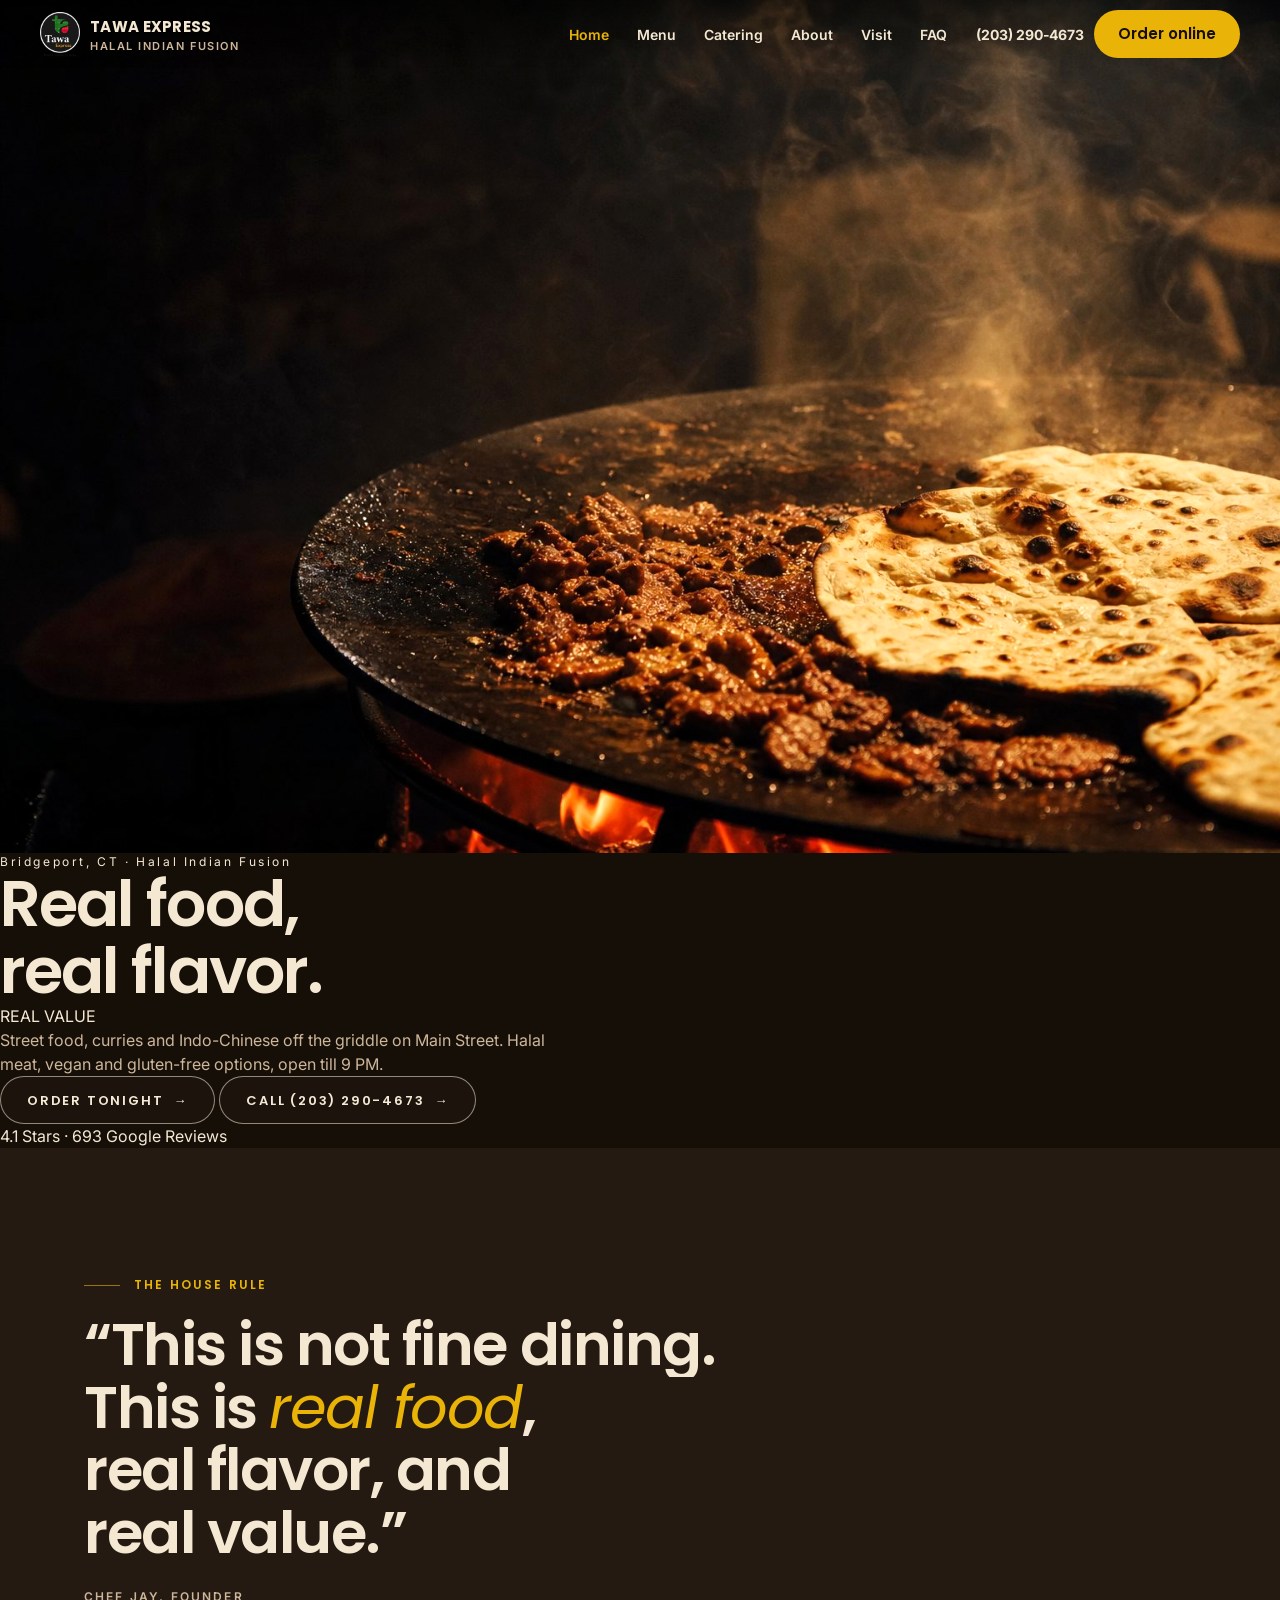
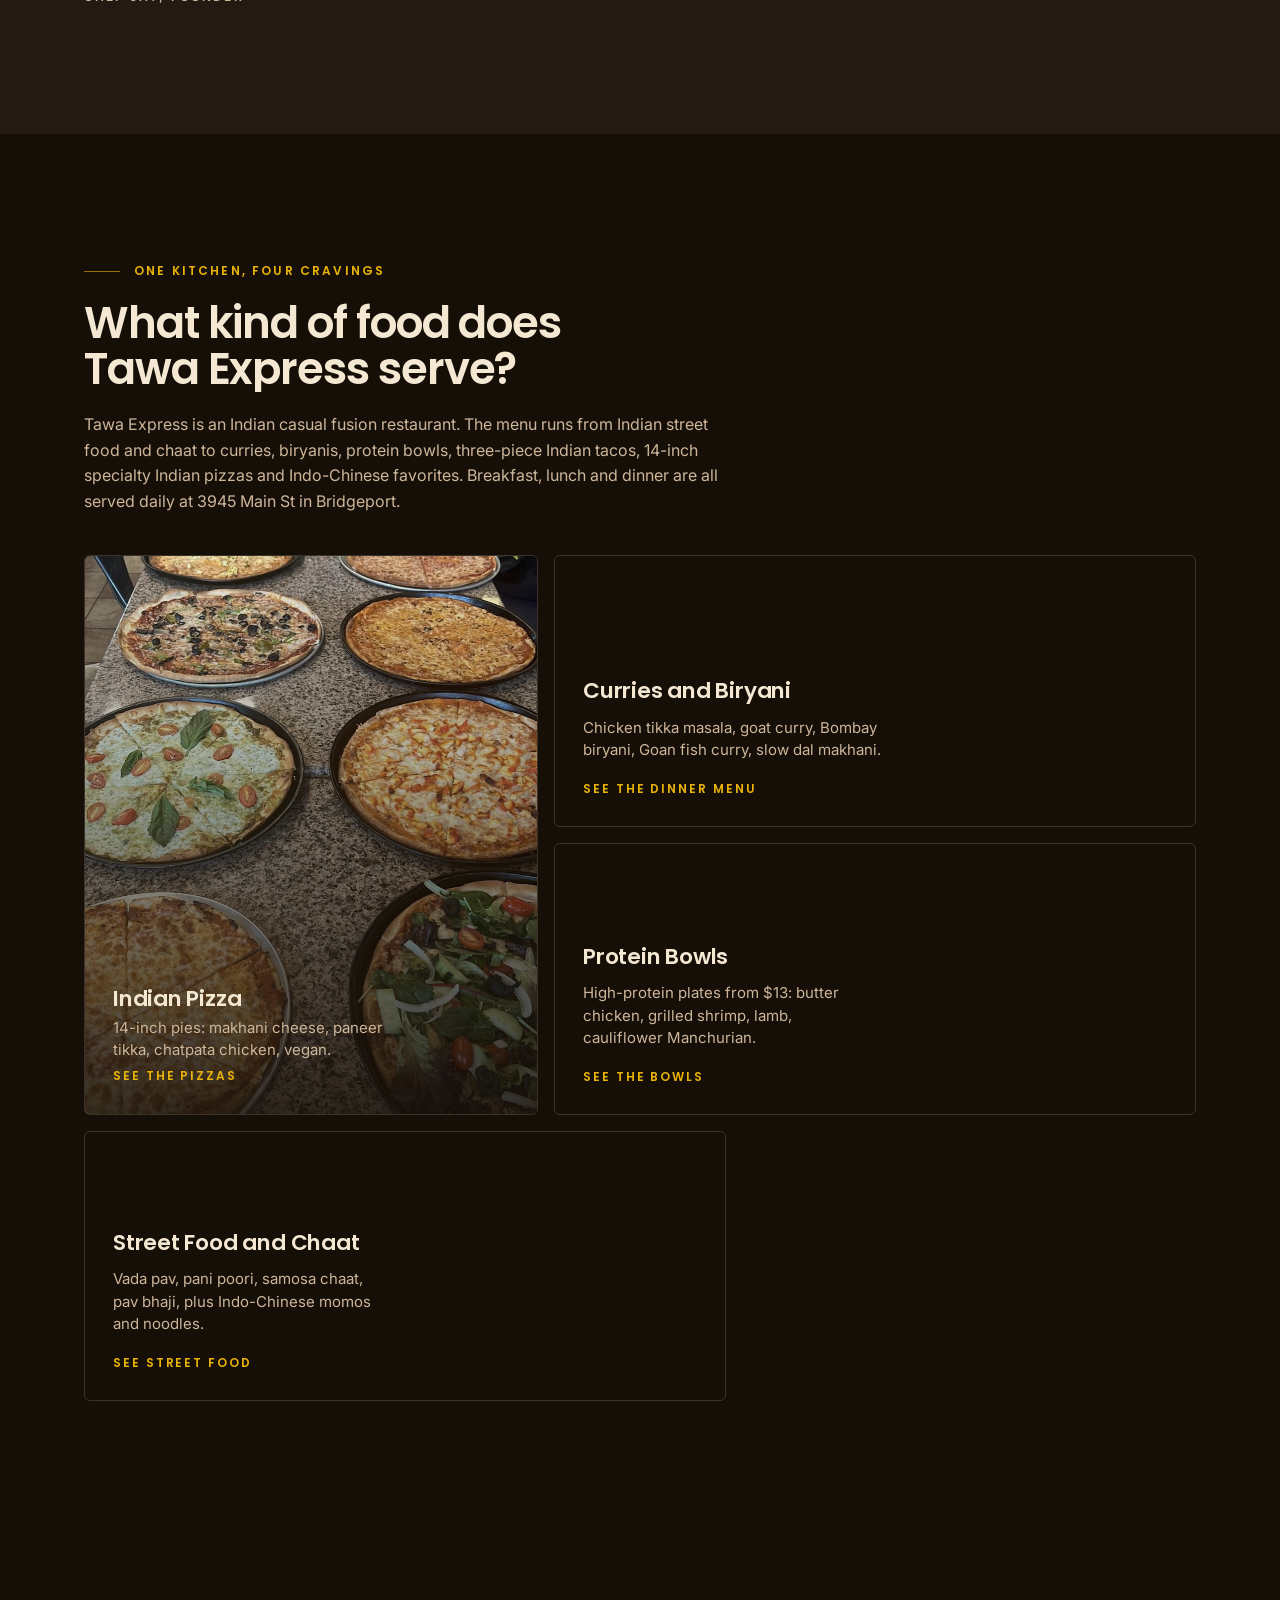
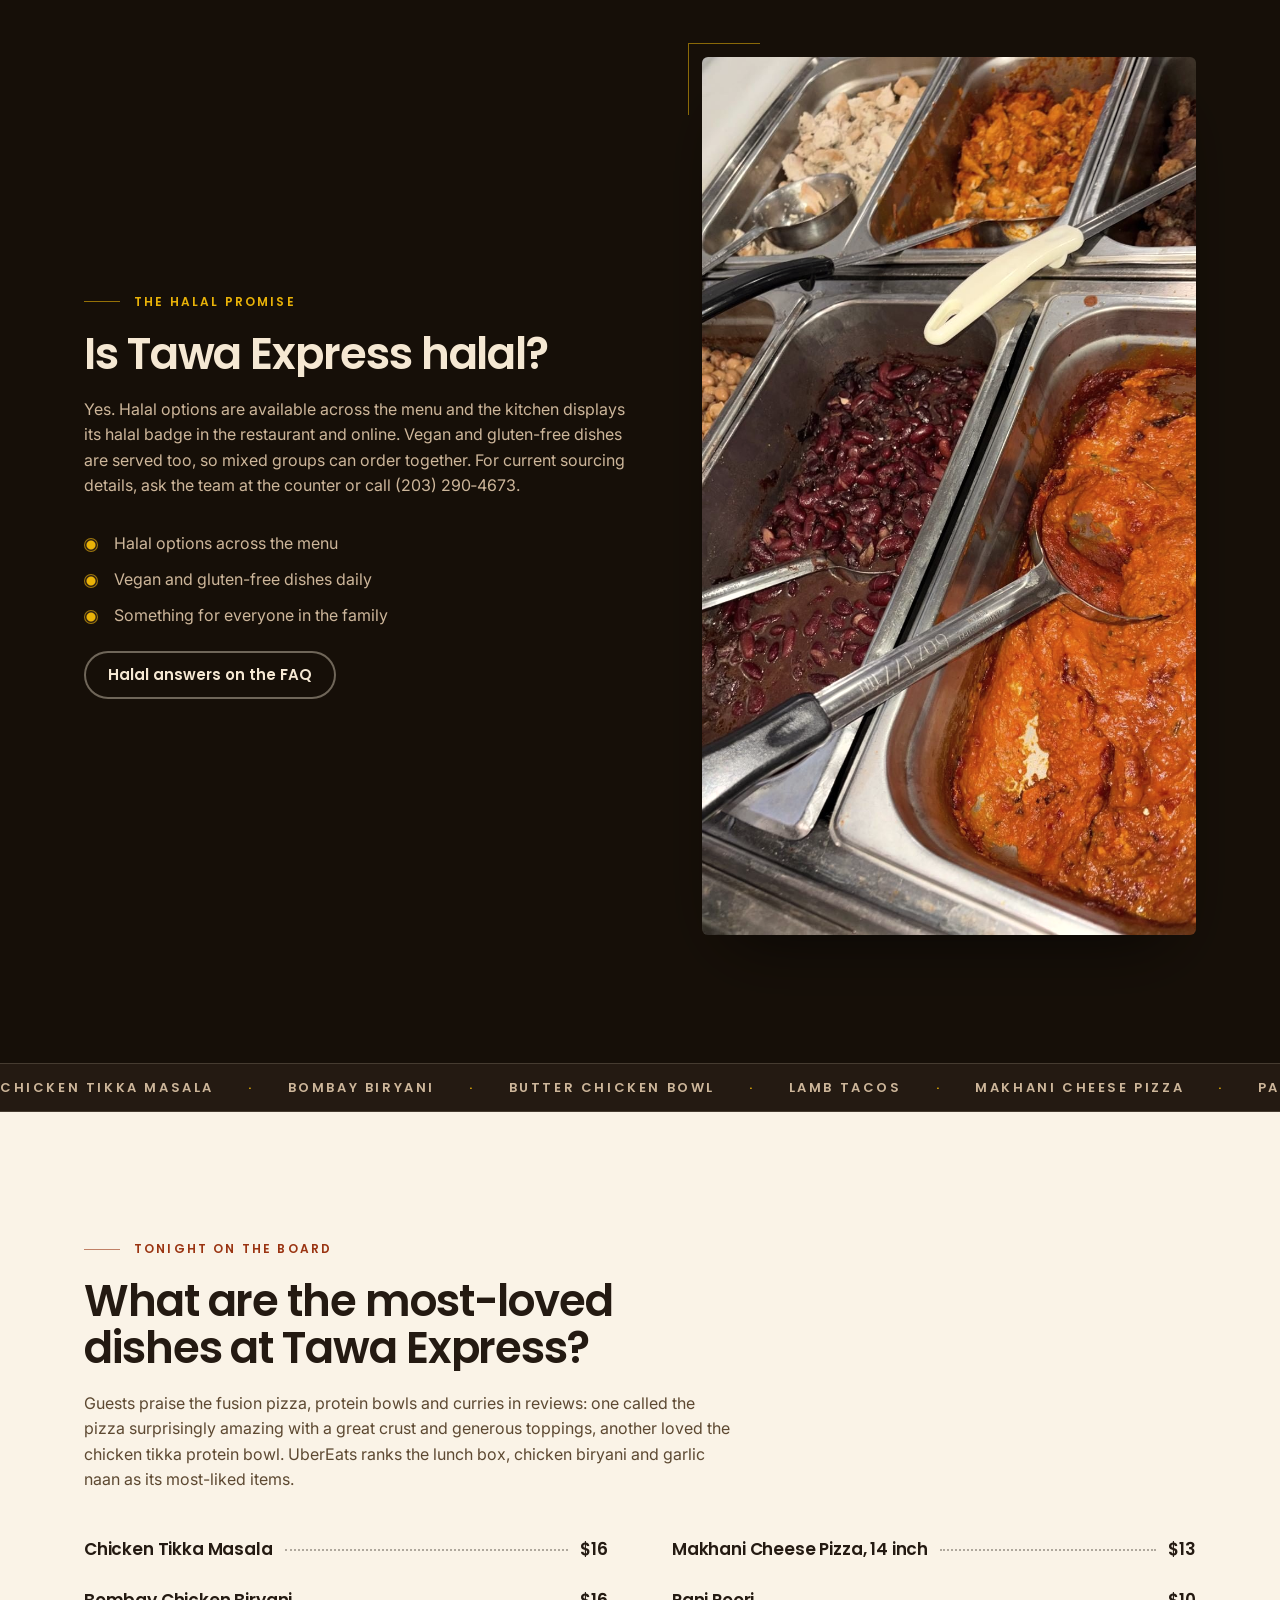
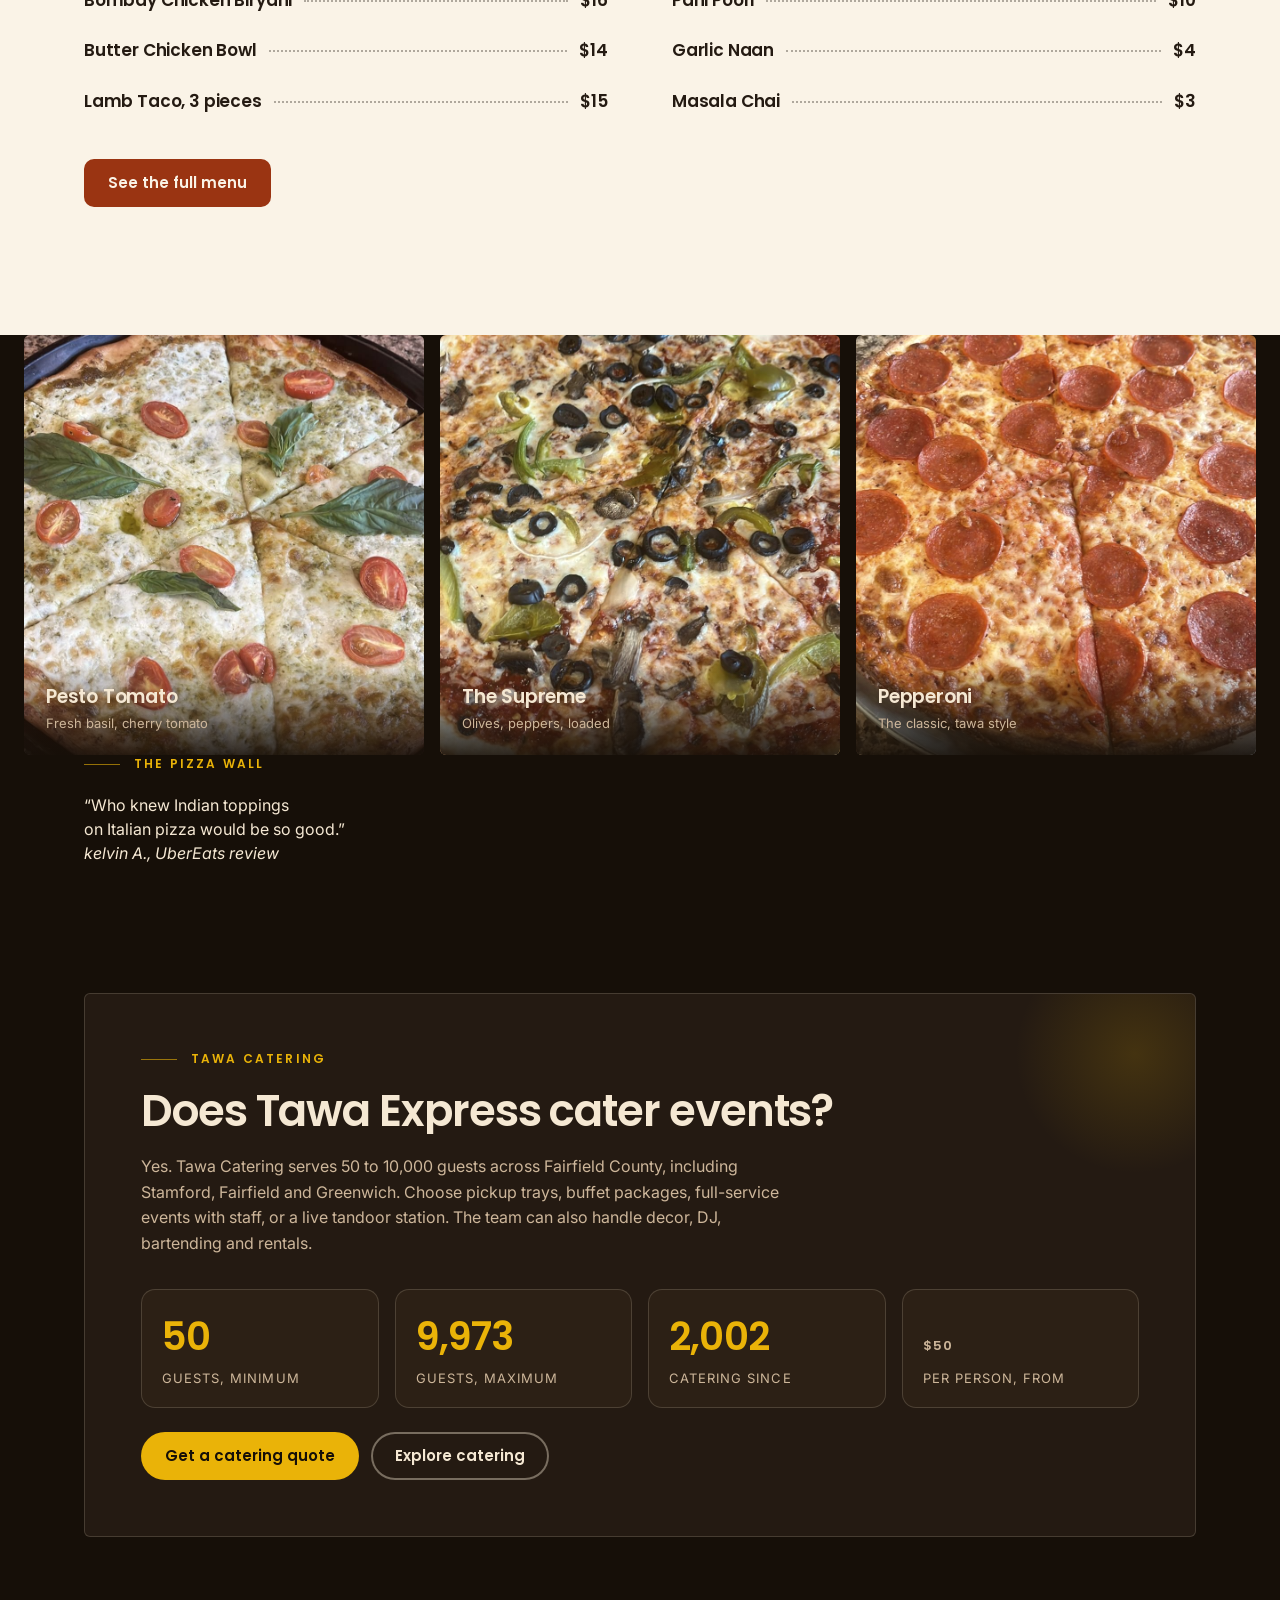
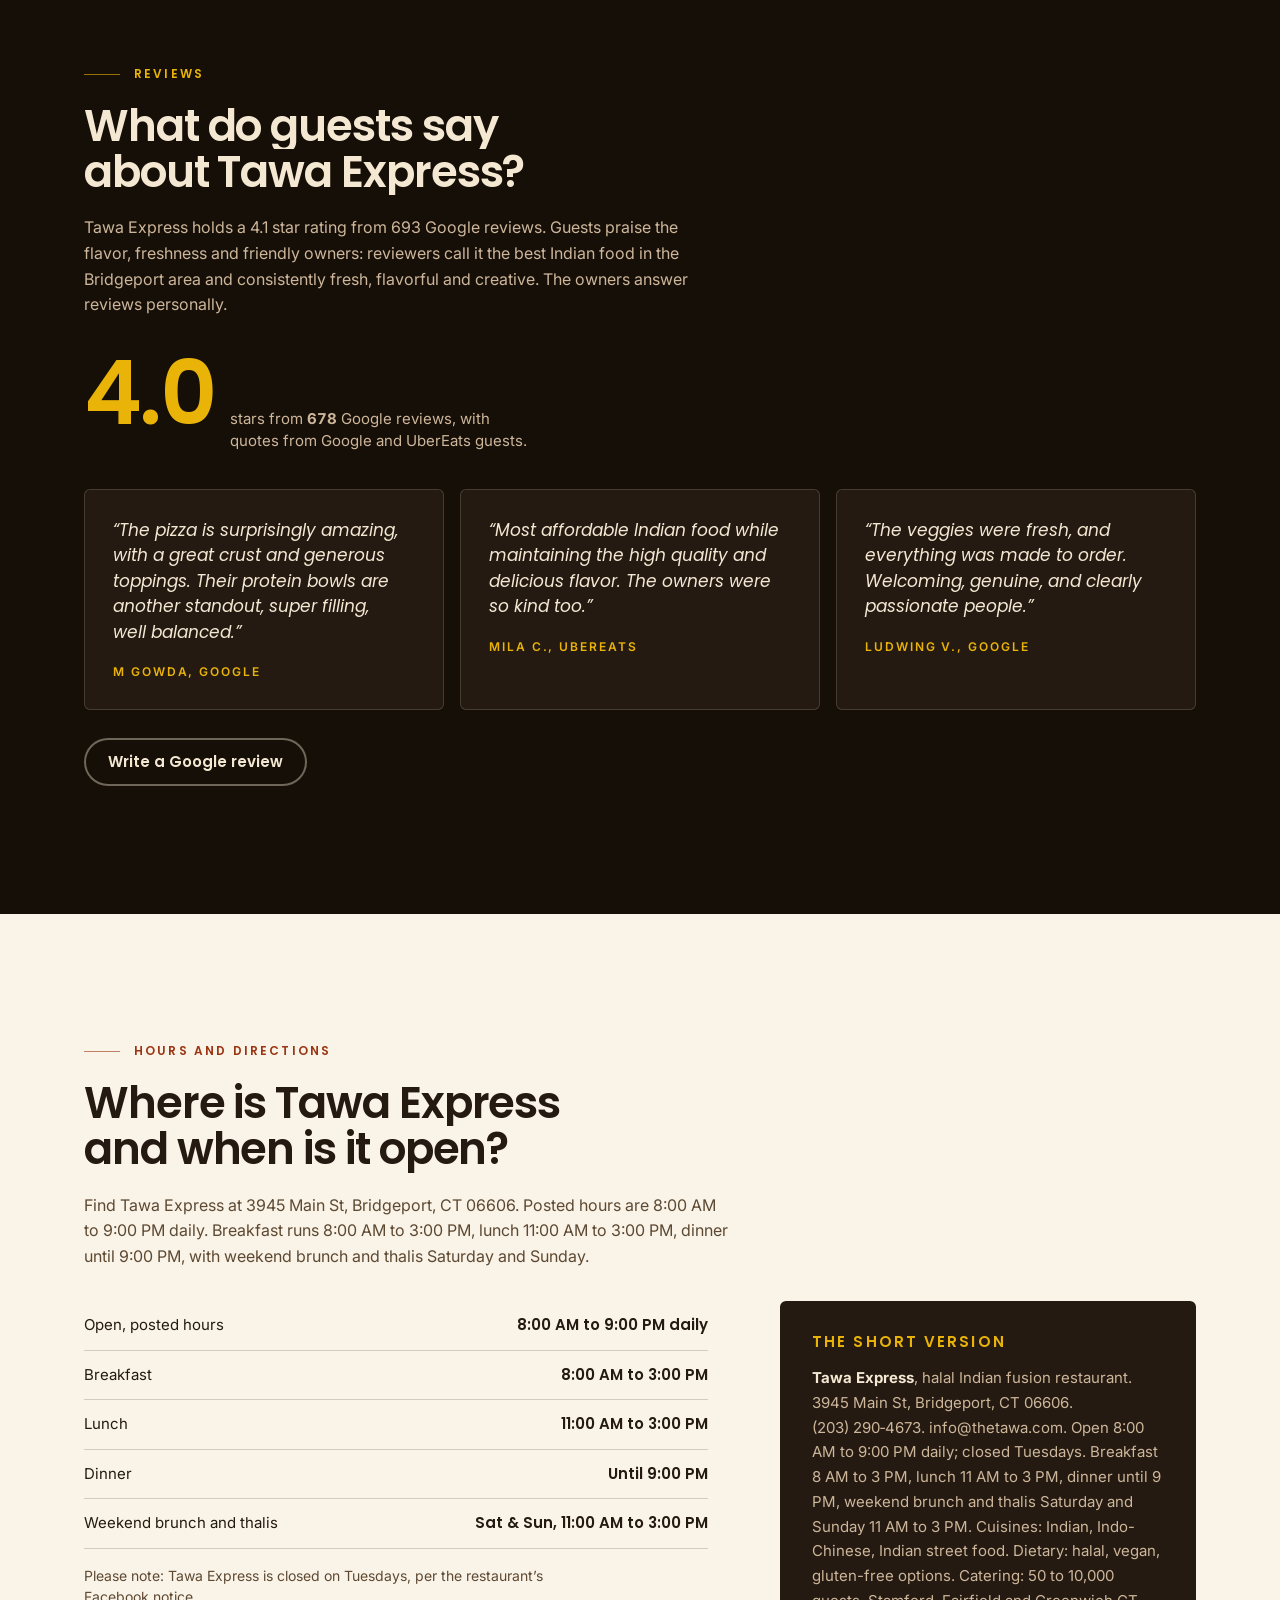
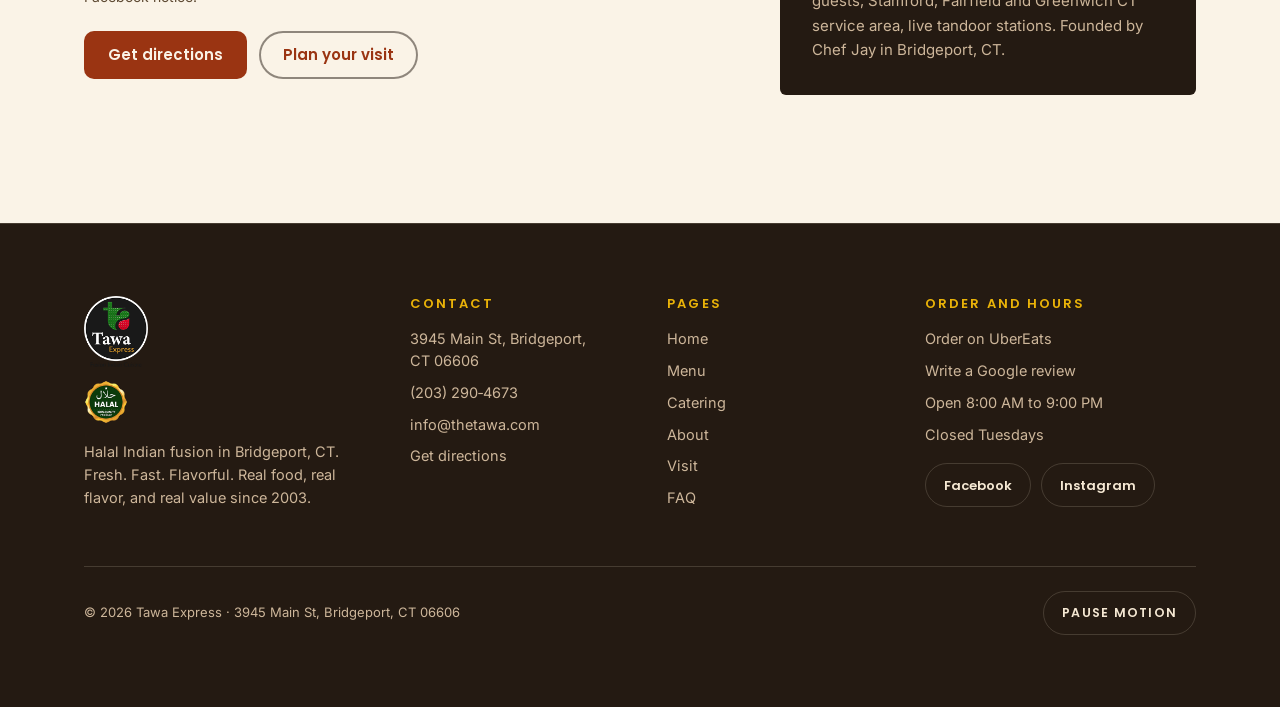
==== commit af4378f8: "V2 rebuild: client reference craft" ====
--- a/index.html
+++ b/index.html
@@ -1,11 +1,12 @@
 <!DOCTYPE html>
 <html lang="en">
 <head>
+<link href="https://fonts.googleapis.com/css2?family=Poppins:wght@500;600;700&family=Inter:wght@400;500;600&family=Great+Vibes&display=optional" rel="stylesheet">
 <meta charset="utf-8">
 <meta name="viewport" content="width=device-width, initial-scale=1">
 <title>Indian Restaurant in Bridgeport CT | Tawa Express</title>
 <meta name="description" content="Tawa Express is Bridgeport's halal Indian fusion kitchen: street food, protein bowls, Indian pizza, breakfast to dinner. 3945 Main St. Visit us today.">
-<meta name="build-id" content="thetawaexpress-2026-09-23">
+<meta name="build-id" content="thetawaexpress-2026-09-23+v2-refcraft">
 <link rel="canonical" href="https://thetawaexpress.com/">
 <meta property="og:type" content="website">
 <meta property="og:site_name" content="Tawa Express">
@@ -113,7 +114,7 @@
  "url": "https://thetawaexpress.com/"
 }
 </script>
-</head>
+<style>.stat{background:#2c2015!important;border-radius:14px;padding:18px 20px}</style></head>
 <body>
 <a class="skip" href="#main">Skip to content</a>
 <div class="progress" aria-hidden="true"><i></i></div>
@@ -131,22 +132,22 @@
   </div>
 </header>
 <main id="main">
-<section class="hero">
-  <video autoplay muted loop playsinline preload="metadata" poster="media/poster.jpg" aria-hidden="true">
-    <source src="media/hero_loop.mp4" type="video/mp4">
-  </video>
-  <div class="shade"></div>
-  <div class="hero-inner wrap">
-    <p class="label">Bridgeport CT &middot; Halal Indian Fusion</p>
-    <h1><span class="mk"><span class="mk-in hot">Fresh. Fast. Flavorful.</span></span><span class="mk"><span class="mk-in dl-80">Indian fusion made</span></span><span class="mk"><span class="mk-in dl-160">in Bridgeport.</span></span></h1>
-    <p class="lede">Street food, curries, protein bowls and 14-inch Indian pizzas at 3945 Main St. Real food, real flavor, real value.</p>
-    <div class="cta-row">
-      <a class="btn btn-gold" href="https://www.ubereats.com/store/tawa-express-main-street/8p1ShG-WWyWYDWEBurXoWQ" target="_blank" rel="noopener">Order on UberEats</a>
-      <a class="btn btn-ghost" href="tel:+12032904673">Call&nbsp;(203)&nbsp;290&#8209;4673</a>
-    </div>
-    <p class="since">Since 2003 &middot; Open 8:00 AM to 9:00 PM</p>
-  </div>
-</section><section class="quoteband sec">
+<section class="hero-v2">
+    <img class="hero-v2-media" src="img/hero-tandoor.jpg" alt="Naan and spiced meat cooking over flames on a hot tawa griddle at night" width="1536" height="1024">
+    <div class="hero-v2-box">
+      <div class="hero-v2-card">
+        <p class="micro"><span class="rule"></span>Bridgeport, CT &middot; Halal Indian Fusion<span class="rule"></span></p>
+        <h1 class="h-display">Real food,<br><span class="script">real</span> flavor.</h1>
+        <p class="flanked"><span class="rule"></span>REAL VALUE<span class="rule"></span></p>
+        <p class="lede">Street food, curries and Indo-Chinese off the griddle on Main Street. Halal meat, vegan and gluten-free options, open till 9 PM.</p>
+        <div class="pill-row">
+          <a class="pill" href="menu/">Order Tonight <span class="arr">&rarr;</span></a>
+          <a class="pill alt" href="tel:+12032904673">Call (203) 290-4673 <span class="arr">&rarr;</span></a>
+        </div>
+      </div>
+    </div>
+    <span class="hero-chip rise">4.1 Stars &middot; 693 Google Reviews</span>
+  </section><section class="quoteband sec">
   <div class="wrap">
     <p class="label">The house rule</p>
     <blockquote><span class="mk"><span class="mk-in">&ldquo;This is not fine dining.</span></span><span class="mk"><span class="mk-in dl-80">This is <em>real food</em>,</span></span><span class="mk"><span class="mk-in dl-160">real flavor, and real value.&rdquo;</span></span></blockquote>
--- a/css/style.css
+++ b/css/style.css
@@ -1,70 +1,74 @@
-/* Tawa Express - "Tawa After Dark" design system. Tokens locked 2026-09-23. */
+/* Tawa Express rebuild 2026-09-23: night-tawa hero craft + editorial display type. */
 :root{
-  --ink:#160f08; --surface:#241a10; --cream:#f5e8d3; --text:#f5e8d3;
-  --muted:#c9b394; --accent:#fb923c; --deep:#ea580c; --gold:#eab308;
-  --spice:#9a3412; --cream-muted:#7a6248;
-  --ease-out:cubic-bezier(0.16,1,0.3,1); --ease-std:cubic-bezier(0.22,1,0.36,1); --ease-inout:cubic-bezier(0.65,0,0.35,1);
-  --font-display:"Syne",sans-serif; --font-text:"Manrope",sans-serif;
+  --ink:#160f08;
+  --night:#241a12;
+  --night2:#2b1e13;
+  --cream:#faf3e7;
+  --cream2:#f1e5cf;
+  --text:#f5e8d3;
+  --muted:#cdb69a;
+  --muted-dark:#5d4932;
+  --gold:#eab308;
+  --amber:#fb923c;
+  --spice:#9a3412;
+  --line-d:rgba(245,232,211,.16);
+  --line-l:rgba(36,26,18,.18);
+  --fd:"Poppins",sans-serif;
+  --fb:"Inter",sans-serif;
+  --fs:"Great Vibes",cursive;
   --wrap:1160px;
-  --e1:0 12px 28px -18px rgba(0,0,0,.6), inset 0 1px 0 rgba(255,255,255,.06);
-  --e2:0 24px 48px -26px rgba(0,0,0,.75), inset 0 1px 0 rgba(255,255,255,.08);
-  --e-cream:0 20px 40px -24px rgba(22,15,8,.35);
+  --ease-out:cubic-bezier(0.16,1,0.3,1);
+  --ease-std:cubic-bezier(0.22,1,0.36,1);
 }
 *,*::before,*::after{box-sizing:border-box;margin:0;padding:0}
 html{scroll-behavior:smooth}
 html.motion-off{scroll-behavior:auto}
 body{
-  background:var(--ink); color:var(--text);
-  font-family:var(--font-text); font-size:17px; line-height:1.6; text-wrap:pretty;
+  background:var(--ink);color:var(--text);
+  font-family:var(--fb);font-size:16px;line-height:1.5;text-wrap:pretty;
   -webkit-font-smoothing:antialiased;
 }
-/* grain: feTurbulence fixed overlay, ~4% (C5) */
-body::after{
-  content:""; position:fixed; inset:0; z-index:2000; pointer-events:none; opacity:.04;
-  background-image:url("data:image/svg+xml,%3Csvg xmlns='http://www.w3.org/2000/svg' width='240' height='240'%3E%3Cfilter id='g'%3E%3CfeTurbulence type='fractalNoise' baseFrequency='0.9' numOctaves='2' stitchTiles='stitch'/%3E%3C/filter%3E%3Crect width='240' height='240' filter='url(%23g)'/%3E%3C/svg%3E");
-}
 img{max-width:100%;height:auto;display:block}
-a{color:var(--accent);text-decoration:none}
+a{color:var(--amber);text-decoration:none}
 a:hover{text-decoration:underline;text-underline-offset:3px}
 :focus-visible{outline:2px solid var(--gold);outline-offset:3px;border-radius:2px}
 .num,.price,time{font-variant-numeric:tabular-nums}
 .graded{filter:saturate(.88) sepia(.10)}
 
-/* skip link */
 .skip{position:absolute;left:16px;top:-60px;z-index:3000;background:var(--gold);color:var(--ink);
   padding:12px 20px;border-radius:8px;font-weight:800;transition:top .2s}
 .skip:focus{top:12px}
-
-/* scroll progress hairline */
-.progress{position:fixed;top:0;left:0;right:0;height:2px;z-index:1500;background:transparent;pointer-events:none}
-.progress i{display:block;height:100%;background:var(--accent);transform:scaleX(0);transform-origin:0 50%}
+.progress{position:fixed;top:0;left:0;right:0;height:2px;z-index:1500;pointer-events:none}
+.progress i{display:block;height:100%;background:var(--amber);transform:scaleX(0);transform-origin:0 50%}
 
 /* header */
 header.site{position:fixed;top:0;left:0;right:0;z-index:1000;transition:background-color .25s var(--ease-std),box-shadow .25s}
 header.site .bar{display:flex;align-items:center;gap:16px;max-width:1240px;margin:0 auto;padding:10px 20px}
-header.site.scrolled{background:rgba(22,15,8,.92);box-shadow:0 8px 24px -16px rgba(0,0,0,.8)}
+header.site.scrolled{background:rgba(22,15,8,.94);box-shadow:0 8px 24px -16px rgba(0,0,0,.8)}
 .brand{display:flex;align-items:center;gap:10px;min-height:44px;color:var(--text)}
 .brand img{width:40px;height:45px}
-.brand b{font-family:var(--font-display);font-weight:800;font-size:15px;letter-spacing:.02em;text-transform:uppercase;white-space:nowrap}
-.brand small{display:block;font-family:var(--font-text);font-size:11px;font-weight:600;letter-spacing:.14em;text-transform:uppercase;color:var(--muted)}
+.brand b{font-family:var(--fd);font-weight:700;font-size:15px;letter-spacing:.02em;text-transform:uppercase;white-space:nowrap}
+.brand small{display:block;font-size:11px;font-weight:600;letter-spacing:.14em;text-transform:uppercase;color:var(--muted)}
 nav.main{margin-left:auto}
 nav.main ul{display:flex;gap:2px;list-style:none}
-nav.main a{display:flex;align-items:center;min-height:44px;padding:8px 13px;font-size:14.5px;font-weight:700;color:var(--text);border-radius:8px}
-nav.main a:hover{color:var(--accent);text-decoration:none}
+nav.main a{display:flex;align-items:center;min-height:44px;padding:8px 13px;font-size:14px;font-weight:600;color:var(--text);border-radius:8px}
+nav.main a:hover{color:var(--amber);text-decoration:none}
 nav.main a[aria-current="page"]{color:var(--gold)}
 .head-cta{display:flex;align-items:center;gap:10px}
-.tel-top{display:flex;align-items:center;min-height:44px;font-weight:800;font-size:14.5px;color:var(--text);white-space:nowrap}
-.tel-top:hover{color:var(--accent);text-decoration:none}
-
-/* buttons */
-.btn{display:inline-flex;align-items:center;justify-content:center;gap:8px;min-height:48px;padding:12px 22px;
-  border-radius:999px;font-weight:800;font-size:15.5px;line-height:1.2;border:0;cursor:pointer;
-  position:relative;overflow:hidden;isolation:isolate;transition:transform .15s var(--ease-out)}
+.tel-top{display:flex;align-items:center;min-height:44px;font-weight:700;font-size:14px;color:var(--text);white-space:nowrap}
+.tel-top:hover{color:var(--amber);text-decoration:none}
+
+/* buttons: pill, arrow, 0.25s slide fill */
+.btn{display:inline-flex;align-items:center;justify-content:center;gap:10px;min-height:48px;padding:13px 24px;
+  border-radius:999px;font-family:var(--fd);font-weight:600;font-size:15px;line-height:1.2;border:0;cursor:pointer;
+  position:relative;overflow:hidden;isolation:isolate;transition:color .25s var(--ease-out),box-shadow .25s}
 .btn::before{content:"";position:absolute;inset:0;z-index:-1;transform:translateX(-101%);transition:transform .25s var(--ease-out)}
 .btn:hover::before{transform:translateX(0)}
 .btn:active{transform:scale(.98)}
+.btn .arr{font-weight:700;transition:transform .25s var(--ease-out)}
+.btn:hover .arr{transform:translateX(3px)}
 .btn-gold{background:var(--gold);color:var(--ink)}
-.btn-gold::before{background:var(--accent)}
+.btn-gold::before{background:var(--amber)}
 .btn-gold:hover{color:var(--ink);text-decoration:none}
 .btn-ghost{background:transparent;color:var(--text);box-shadow:inset 0 0 0 2px rgba(245,232,211,.4)}
 .btn-ghost::before{background:var(--text)}
@@ -72,287 +76,335 @@
 .btn-spice{background:var(--spice);color:var(--cream)}
 .btn-spice::before{background:var(--ink)}
 .btn-spice:hover{color:var(--cream);text-decoration:none}
+.btn-ghost-dark{background:transparent;color:var(--night);box-shadow:inset 0 0 0 2px rgba(36,26,18,.5)}
+.btn-ghost-dark::before{background:var(--night)}
+.btn-ghost-dark:hover{color:var(--cream);text-decoration:none}
+.btn-row{display:flex;flex-wrap:wrap;gap:12px;margin-top:24px}
 
 main{display:block}
 section{position:relative}
 .wrap{max-width:var(--wrap);margin:0 auto;padding:0 24px}
-.label{font-family:var(--font-text);font-weight:800;font-size:12.5px;letter-spacing:.16em;text-transform:uppercase;color:var(--gold);margin-bottom:16px}
+.pad-t{padding-top:96px}
+.pad-y{padding:96px 0}
+.pad-b{padding-bottom:96px}
+.pad-b-lg{padding-bottom:128px}
+@media(min-width:768px){.pad-t{padding-top:128px}.pad-y{padding:128px 0}.pad-b{padding-bottom:128px}.pad-b-lg{padding-bottom:160px}}
+
+/* micro-label with hairline rules */
+.label{display:flex;align-items:center;gap:14px;font-family:var(--fd);font-weight:600;font-size:12px;
+  letter-spacing:.18em;text-transform:uppercase;color:var(--gold);margin-bottom:20px}
+.label::before{content:"";width:36px;height:1px;background:currentColor;opacity:.6}
 .on-cream .label{color:var(--spice)}
-h1,h2,h3{font-family:var(--font-display);font-weight:800;text-transform:uppercase;text-wrap:balance;color:var(--text)}
-h1{font-size:clamp(54px,5.4vw,86px);line-height:.96;letter-spacing:.005em}
-h2{font-size:clamp(30px,3.2vw,44px);line-height:1.02;margin-bottom:20px}
-h3{font-family:var(--font-text);font-size:clamp(18px,1.6vw,21px);line-height:1.2;font-weight:800;text-transform:none}
-.lede{font-weight:500;font-size:clamp(17px,1.3vw,18px);line-height:1.6;max-width:56ch;color:var(--muted)}
-.on-cream{color:var(--ink)}
-.on-cream h2,.on-cream h3{color:var(--ink)}
-.on-cream .lede{color:#4a3a28}
+
+/* display type */
+h1,h2,h3,h4,.hx{font-family:var(--fd);font-weight:600;color:var(--text);text-wrap:balance}
+h1{font-size:clamp(44px,5.6vw,64px);line-height:1.04;letter-spacing:-.03em;font-weight:600}
+h2{font-size:clamp(32px,3.4vw,48px);line-height:1.06;letter-spacing:-.025em;margin-bottom:20px}
+h3{font-size:clamp(19px,1.7vw,22px);line-height:1.25;font-weight:600;letter-spacing:-.01em}
+h1 em,h2 em{font-style:italic;font-weight:400}
+.lede{font-size:16px;line-height:1.5;max-width:56ch;color:var(--muted)}
+.answer{max-width:65ch;font-size:16px;line-height:1.6;color:var(--muted);margin-bottom:32px}
+.on-cream{color:var(--night)}
+.on-cream h1,.on-cream h2,.on-cream h3,.on-cream h4{color:var(--night)}
+.on-cream .answer,.on-cream .lede{color:var(--muted-dark)}
 .on-cream a{color:var(--spice)}
-.answer{max-width:65ch;font-size:17px;margin-bottom:32px}
 
 /* masked headline lines */
 .mk{display:block;overflow:hidden}
 .mk-in{display:block;transform:translateY(110%);transition:transform 900ms var(--ease-out);transition-delay:var(--d,0ms)}
 .is-in .mk-in{transform:translateY(0)}
-/* section + card reveals (sections observed, never the masked child) */
 .sec{opacity:0;transition:opacity 400ms var(--ease-std)}
 .sec.is-in{opacity:1}
 .rise{opacity:0;transform:translateY(24px);transition:opacity 700ms var(--ease-std),transform 700ms var(--ease-std);transition-delay:var(--d,0ms)}
 .rise.is-in{opacity:1;transform:translateY(0)}
+.dl-80{--d:80ms}.dl-100{--d:100ms}.dl-160{--d:160ms}.dl-200{--d:200ms}.dl-300{--d:300ms}
+
+/* hero: the night tawa photograph is the star */
+.hero{min-height:100svh;display:flex;align-items:center;overflow:hidden;background:var(--ink)}
+.hero-photo{position:absolute;inset:0;width:100%;height:100%;object-fit:cover;object-position:center 42%;
+  transform:scale(1);animation:heroScale 32s linear infinite alternate}
+@keyframes heroScale{from{transform:scale(1)}to{transform:scale(1.08)}}
+.hero .shade{position:absolute;inset:0;background:
+  linear-gradient(90deg,rgba(22,15,8,.82) 0%,rgba(22,15,8,.55) 44%,rgba(22,15,8,.12) 72%,rgba(22,15,8,.34) 100%),
+  linear-gradient(180deg,rgba(22,15,8,.5) 0%,rgba(22,15,8,0) 26%,rgba(22,15,8,.62) 100%)}
+.hero-inner{position:relative;z-index:2;width:100%;padding-top:120px;padding-bottom:110px}
+.hero-box{max-width:620px;background:rgba(22,15,8,.62);border:1px solid rgba(234,179,8,.28);
+  border-radius:6px;padding:clamp(28px,4vw,48px);box-shadow:0 32px 64px -32px rgba(0,0,0,.85)}
+.hero-box .label{margin-bottom:22px}
+.hero-box .label::after{content:"";flex:1;height:1px;background:currentColor;opacity:.4}
+.hero-box h1{margin-bottom:20px}
+.scr{font-family:var(--fs);font-weight:400;font-size:1.42em;line-height:.8;letter-spacing:0;padding-right:.06em;
+  background:linear-gradient(100deg,#ffe9a8 8%,var(--gold) 42%,var(--amber) 88%);
+  -webkit-background-clip:text;background-clip:text;color:transparent}
+.hero-box .lede{color:#e8dcc4;margin-bottom:28px}
+.cta-row{display:flex;flex-wrap:wrap;gap:12px}
+.hero-chips{position:absolute;left:0;right:0;bottom:0;z-index:3;display:flex;flex-wrap:wrap;gap:10px;list-style:none;
+  padding:0 24px 26px;max-width:var(--wrap);margin:0 auto}
+.hero-chips li{display:flex;align-items:center;min-height:40px;padding:8px 18px;border-radius:999px;
+  background:rgba(22,15,8,.66);border:1px solid rgba(245,232,211,.28);
+  font-family:var(--fd);font-weight:600;font-size:12px;letter-spacing:.14em;text-transform:uppercase;color:var(--text)}
+.hero-chips li b{color:var(--gold);font-weight:600;margin-right:6px}
+
+/* big editorial quote band */
+.quoteband{background:var(--night);padding:96px 0}
+@media(min-width:768px){.quoteband{padding:128px 0}}
+.quoteband blockquote{font-family:var(--fd);font-weight:600;font-size:clamp(34px,4.6vw,60px);line-height:1.06;
+  letter-spacing:-.025em;max-width:20ch;text-wrap:balance}
+.quoteband blockquote em{font-style:italic;font-weight:400;color:var(--gold)}
+.quoteband cite{display:block;margin-top:24px;font-family:var(--fb);font-style:normal;font-weight:600;
+  font-size:12px;letter-spacing:.18em;text-transform:uppercase;color:var(--muted)}
+.quoteband.on-cream blockquote em{color:var(--spice)}
+
+/* pillars: asymmetric cuisine links */
+.pillars{padding:96px 0}
+@media(min-width:768px){.pillars{padding:128px 0}}
+.pillar-grid{display:grid;grid-template-columns:repeat(12,1fr);gap:16px;margin-top:40px}
+.pillar{grid-column:span 12;min-height:220px;display:flex;flex-direction:column;justify-content:flex-end;gap:8px;
+  padding:28px;border:1px solid var(--line-d);border-radius:6px;color:var(--text);position:relative;overflow:hidden;
+  transition:border-color .25s,transform .25s var(--ease-out)}
+.pillar:hover{text-decoration:none;border-color:rgba(234,179,8,.5);transform:translateY(-3px)}
+.pillar h3{margin-bottom:4px}
+.pillar p{font-size:15px;color:var(--muted);max-width:34ch}
+.pillar .go{font-family:var(--fd);font-weight:600;font-size:12px;letter-spacing:.16em;text-transform:uppercase;color:var(--gold);margin-top:10px}
+.pillar.photo{min-height:420px}
+.pillar.photo img{position:absolute;inset:0;width:100%;height:100%;object-fit:cover;z-index:0}
+.pillar.photo .veil{position:absolute;inset:0;z-index:1;background:linear-gradient(180deg,rgba(22,15,8,.05),rgba(22,15,8,.86))}
+.pillar.photo .p-body{position:relative;z-index:2}
+@media(min-width:900px){
+  .pillar.photo{grid-column:span 5;grid-row:span 2;min-height:560px}
+  .pillar:not(.photo){grid-column:span 7;min-height:270px}
+}
+
+/* split layouts */
+.split{padding:96px 0}
+@media(min-width:768px){.split{padding:128px 0}}
+.wrap-contents{display:grid;grid-template-columns:1fr;gap:48px;align-items:center}
+@media(min-width:900px){
+  .wrap-contents{grid-template-columns:1.05fr .95fr;gap:72px}
+  .flip .wrap-contents{grid-template-columns:.95fr 1.05fr}
+}
+.s-media{position:relative}
+.s-media img{width:100%;border-radius:6px;box-shadow:0 32px 64px -32px rgba(0,0,0,.7)}
+.s-media::after{content:"";position:absolute;inset:-14px auto auto -14px;width:72px;height:72px;
+  border-top:1px solid rgba(234,179,8,.55);border-left:1px solid rgba(234,179,8,.55);pointer-events:none}
+.checklist{list-style:none;margin:8px 0 8px;display:grid;gap:12px}
+.checklist li{position:relative;padding-left:30px;font-size:16px;color:var(--muted)}
+.on-cream .checklist li{color:var(--muted-dark)}
+.checklist li::before{content:"";position:absolute;left:0;top:7px;width:14px;height:14px;border-radius:50%;
+  background:radial-gradient(circle at 50% 50%,var(--gold) 0 4px,transparent 5px),var(--night2);border:1px solid rgba(234,179,8,.6)}
+.on-cream .checklist li::before{background:radial-gradient(circle at 50% 50%,var(--spice) 0 4px,transparent 5px),var(--cream2);border-color:rgba(154,52,18,.5)}
+
+/* ticker marquee, 26s */
+.ticker{overflow:hidden;border-top:1px solid var(--line-d);border-bottom:1px solid var(--line-d);background:var(--night);padding:14px 0}
+.ticker-track{display:flex;gap:34px;width:max-content;animation:marquee 26s linear infinite}
+@keyframes marquee{from{transform:translateX(0)}to{transform:translateX(-50%)}}
+.ticker span{font-family:var(--fd);font-weight:600;font-size:13px;letter-spacing:.2em;text-transform:uppercase;color:var(--muted);white-space:nowrap}
+.ticker span i{font-style:normal;color:var(--gold);margin-left:34px}
+
+/* menu board on cream */
+.menuboard{background:var(--cream);padding:96px 0}
+@media(min-width:768px){.menuboard{padding:128px 0}}
+.menucols{display:grid;grid-template-columns:1fr;gap:8px 64px;margin-top:24px}
+@media(min-width:820px){.menucols{grid-template-columns:1fr 1fr}}
+.menulist{display:flex;flex-direction:column}
+.row{display:flex;align-items:baseline;gap:12px;min-height:44px;padding:12px 0;border-bottom:1px solid transparent}
+.row h3{font-size:17px;font-weight:600;letter-spacing:-.01em}
+.row .dots{flex:1;border-bottom:2px dotted rgba(36,26,18,.35);transform:translateY(-4px)}
+.row .price{font-family:var(--fd);font-weight:600;font-size:17px;white-space:nowrap}
+.menulist-dark .row h3,.menulist-dark .row .price{color:var(--text)}
+.menulist-dark .row .dots{border-bottom-color:rgba(245,232,211,.35)}
+.daypart{display:flex;align-items:baseline;gap:14px;margin:44px 0 6px;font-family:var(--fd);font-weight:600;
+  font-size:13px;letter-spacing:.18em;text-transform:uppercase;color:var(--spice)}
+.daypart time{font-family:var(--fb);font-weight:500;font-size:12px;letter-spacing:.06em;color:var(--muted-dark);text-transform:none}
+.daypart-gold{color:var(--gold)}
+.daypart-gold time{color:var(--muted)}
+.fine{font-size:13px;color:var(--muted-dark);margin-top:14px;max-width:60ch}
+.mt-8{margin-top:8px}.mt-22{margin-top:22px}.mt-24{margin-top:24px}.mt-26{margin-top:26px}.mt-28{margin-top:28px}.mt-30{margin-top:30px}.mt-32{margin-top:32px}.mb-12{margin-bottom:12px}
+
+/* triptych photo wall */
+.pizzawall{display:grid;grid-template-columns:1fr;gap:16px;padding:0 24px;max-width:1400px;margin:0 auto}
+@media(min-width:820px){.pizzawall{grid-template-columns:repeat(3,1fr)}}
+.pizzawall figure{position:relative;border-radius:6px;overflow:hidden;min-height:420px}
+.pizzawall img{position:absolute;inset:0;width:100%;height:100%;object-fit:cover;transition:transform 6s var(--ease-std)}
+.pizzawall figure:hover img{transform:scale(1.05)}
+.pizzawall figcaption{position:absolute;left:0;right:0;bottom:0;z-index:2;padding:22px;
+  background:linear-gradient(180deg,transparent,rgba(22,15,8,.9));display:flex;flex-direction:column;gap:2px}
+.pizzawall figcaption b{font-family:var(--fd);font-weight:600;font-size:19px;letter-spacing:-.01em}
+.pizzawall figcaption span{font-size:13px;color:var(--muted)}
+
+/* dark panel CTA */
+.panel-dark{background:var(--night);border:1px solid var(--line-d);border-radius:6px;padding:clamp(28px,4.5vw,56px);
+  position:relative;overflow:hidden}
+.panel-dark::after{content:"";position:absolute;right:-70px;top:-70px;width:260px;height:260px;border-radius:50%;
+  background:radial-gradient(circle,rgba(234,179,8,.16),transparent 65%);animation:floaty 18s ease-in-out infinite alternate}
+@keyframes floaty{from{transform:translateY(0)}to{transform:translateY(24px)}}
+.cta-flex{display:flex;flex-direction:column;gap:24px}
+@media(min-width:900px){.cta-flex{flex-direction:row;align-items:center;justify-content:space-between;gap:48px}}
+.cta-flex .btn-row{margin-top:0;flex-shrink:0}
+
+/* stats */
+.stats{display:grid;grid-template-columns:repeat(2,1fr);gap:16px;margin-top:32px}
+@media(min-width:820px){.stats{grid-template-columns:repeat(4,1fr)}}
+.stat{border:1px solid var(--line-d);border-radius:6px;padding:22px 20px;background:rgba(255,255,255,.02)}
+.stat b{display:block;font-family:var(--fd);font-weight:600;font-size:clamp(30px,3vw,40px);letter-spacing:-.02em;color:var(--gold)}
+.stat span{font-size:13px;letter-spacing:.08em;text-transform:uppercase;color:var(--muted)}
+
+/* reviews */
+.ratingline{display:flex;align-items:baseline;gap:16px;margin:8px 0 36px;flex-wrap:wrap}
+.ratingline b{font-family:var(--fd);font-weight:600;font-size:clamp(56px,7vw,88px);letter-spacing:-.03em;color:var(--gold);line-height:1}
+.ratingline span{max-width:34ch;color:var(--muted);font-size:15px}
+.quotes{display:grid;grid-template-columns:1fr;gap:16px}
+@media(min-width:900px){.quotes{grid-template-columns:repeat(3,1fr)}}
+.quote{border:1px solid var(--line-d);border-radius:6px;padding:28px;background:var(--night)}
+.quote p{font-family:var(--fd);font-weight:400;font-size:17px;line-height:1.5;font-style:italic;margin-bottom:18px}
+.quote footer{font-size:12px;letter-spacing:.16em;text-transform:uppercase;color:var(--gold);font-weight:600}
+
+/* hours + facts */
+.hours-band{background:var(--cream);padding:96px 0}
+@media(min-width:768px){.hours-band{padding:128px 0}}
+.facts-grid{display:grid;grid-template-columns:1fr;gap:48px;margin-top:16px}
+@media(min-width:900px){.facts-grid{grid-template-columns:1.2fr .8fr;gap:72px}}
+.hourtab{width:100%;border-collapse:collapse}
+.hourtab td{padding:13px 0;border-bottom:1px solid var(--line-l);font-size:15px}
+.hourtab td+td{text-align:right;font-weight:600;font-family:var(--fd)}
+.note{font-size:14px;color:var(--muted-dark);margin-top:16px;max-width:56ch}
+.factblock{background:var(--night);color:var(--text);border-radius:6px;padding:32px}
+.factblock h3{color:var(--gold);margin-bottom:14px;font-size:15px;letter-spacing:.14em;text-transform:uppercase}
+.factblock p{font-size:15px;line-height:1.65;color:var(--muted)}
+.factblock b{color:var(--text)}
+
+/* page hero (inner pages) */
+.page-hero{min-height:58svh;display:flex;align-items:flex-end;overflow:hidden;background:var(--night);padding:150px 0 64px}
+.page-hero.has-media{background:var(--ink)}
+.page-hero .bg{position:absolute;inset:0;width:100%;height:100%;object-fit:cover;object-position:center 40%}
+.page-hero .shade{position:absolute;inset:0;background:
+  linear-gradient(90deg,rgba(22,15,8,.85) 0%,rgba(22,15,8,.5) 55%,rgba(22,15,8,.2) 100%),
+  linear-gradient(180deg,rgba(22,15,8,.45),rgba(22,15,8,.78))}
+.page-hero .hero-inner{position:relative;z-index:2;padding:0}
+.page-hero h1{font-size:clamp(38px,5vw,60px)}
+.lede-hero{margin-top:18px;color:#e8dcc4}
+.crumbs{margin-bottom:22px}
+.crumbs ol{display:flex;gap:10px;list-style:none;font-size:12px;letter-spacing:.14em;text-transform:uppercase;font-weight:600}
+.crumbs a{color:var(--muted)}
+.crumbs a:hover{color:var(--gold)}
+.crumbs li+li::before{content:"/";margin-right:10px;color:rgba(245,232,211,.4)}
+
+/* anchor strip (menu page) */
+.strip-wrap{display:flex;flex-wrap:wrap;gap:10px;padding:16px 24px}
+.btn-sm{min-height:44px;padding:10px 18px;font-size:13px}
+
+/* tiers */
+.tierr{display:grid;grid-template-columns:1fr;gap:16px;margin-top:36px}
+@media(min-width:820px){.tierr{grid-template-columns:repeat(2,1fr)}}
+@media(min-width:1100px){.tierr.four{grid-template-columns:repeat(4,1fr)}}
+.tier{border:1px solid var(--line-d);border-radius:6px;padding:28px;background:var(--night);display:flex;flex-direction:column;gap:14px}
+.tier .from{font-family:var(--fd);font-weight:600;font-size:26px;letter-spacing:-.02em;color:var(--gold)}
+.tier .from .per{font-size:13px;color:var(--muted);font-weight:500;letter-spacing:0}
+.tier ul{list-style:none;display:grid;gap:10px;margin-bottom:8px;flex:1}
+.tier li{position:relative;padding-left:20px;font-size:14.5px;color:var(--muted);line-height:1.5}
+.tier li::before{content:"";position:absolute;left:0;top:8px;width:8px;height:8px;border-radius:50%;background:var(--amber)}
+
+/* tray table */
+.traytab{width:100%;border-collapse:collapse;margin-top:24px;background:#fff;border-radius:6px;overflow:hidden}
+.traytab caption{text-align:left;font-size:13px;color:var(--muted-dark);padding:0 0 12px}
+.traytab th,.traytab td{padding:14px 18px;text-align:left;font-size:15px;border-bottom:1px solid var(--line-l)}
+.traytab thead th{background:var(--night);color:var(--text);font-family:var(--fd);font-weight:600;font-size:13px;letter-spacing:.12em;text-transform:uppercase}
+.traytab td.price{font-weight:600;font-family:var(--fd)}
+.traytab tbody tr:last-child td{border-bottom:0}
+
+/* forms */
+.quote-form{display:grid;gap:20px;margin-top:28px}
+.formgrid{display:grid;grid-template-columns:1fr;gap:20px}
+@media(min-width:760px){.formgrid{grid-template-columns:1fr 1fr}}
+.field{display:grid;gap:8px}
+.field label{font-family:var(--fd);font-weight:600;font-size:12px;letter-spacing:.14em;text-transform:uppercase;color:var(--gold)}
+.field input,.field select,.field textarea{min-height:48px;padding:12px 14px;border-radius:6px;border:1px solid var(--line-d);
+  background:rgba(255,255,255,.04);color:var(--text);font-family:var(--fb);font-size:15px;width:100%}
+.field textarea{min-height:120px;resize:vertical}
+.field input:focus,.field select:focus,.field textarea:focus{outline:2px solid var(--gold);outline-offset:1px;border-color:transparent}
+.field ::placeholder{color:rgba(245,232,211,.4)}
+.field select option{color:#160f08}
+.optset{border:1px solid var(--line-d);border-radius:6px;padding:20px;display:flex;flex-wrap:wrap;gap:14px 22px}
+.optset legend{font-family:var(--fd);font-weight:600;font-size:12px;letter-spacing:.14em;text-transform:uppercase;color:var(--gold);padding:0 8px}
+.optset label{display:flex;align-items:center;gap:9px;font-size:14.5px;color:var(--muted);min-height:44px}
+.optset input{width:18px;height:18px;accent-color:var(--gold)}
+.form-note{font-size:13.5px;color:var(--muted);max-width:60ch}
+
+/* faq */
+.faqitem{padding:56px 0;border-bottom:1px solid var(--line-d)}
+.faqitem:first-child{padding-top:72px}
+.faqitem h2{font-size:clamp(24px,2.6vw,36px)}
+.pad-links{padding:96px 0 128px}
+
+/* map */
+.mapwrap{position:relative;border-radius:6px;overflow:hidden;border:1px solid var(--line-d);min-height:380px}
+.mapwrap iframe{position:absolute;inset:0;width:100%;height:100%;border:0}
+
+/* footer */
+footer.site{background:var(--night);border-top:1px solid var(--line-d);padding:72px 0 120px}
+@media(min-width:900px){footer.site{padding-bottom:72px}}
+.trustrow{display:flex;flex-wrap:wrap;gap:10px;list-style:none;margin-bottom:44px}
+.trustrow li{display:flex;align-items:center;min-height:40px;padding:8px 18px;border-radius:999px;
+  border:1px solid rgba(234,179,8,.4);background:rgba(234,179,8,.06);
+  font-family:var(--fd);font-weight:600;font-size:12px;letter-spacing:.14em;text-transform:uppercase;color:var(--gold)}
+.footgrid{display:grid;grid-template-columns:1fr;gap:40px}
+@media(min-width:820px){.footgrid{grid-template-columns:1.3fr 1fr 1fr 1.2fr;gap:32px}}
+.footbrand img{width:64px;height:72px}
+.footbrand .halal{width:44px;height:44px;margin-top:12px}
+.footbrand p{margin-top:16px;font-size:14.5px;color:var(--muted);max-width:30ch;line-height:1.6}
+footer.site h3{font-size:13px;letter-spacing:.16em;text-transform:uppercase;color:var(--gold);margin-bottom:16px}
+footer.site ul{list-style:none;display:grid;gap:10px}
+footer.site li,footer.site li a{font-size:14.5px;color:var(--muted)}
+footer.site li a:hover{color:var(--amber)}
+.soc-row{display:flex;gap:10px;margin-top:18px}
+.soc{display:inline-flex;align-items:center;min-height:44px;padding:10px 18px;border-radius:999px;border:1px solid var(--line-d);
+  font-family:var(--fd);font-weight:600;font-size:13px;color:var(--text)}
+.soc:hover{border-color:var(--gold);color:var(--gold);text-decoration:none}
+.footbottom{display:flex;flex-wrap:wrap;align-items:center;justify-content:space-between;gap:16px;margin-top:56px;
+  padding-top:24px;border-top:1px solid var(--line-d);font-size:13px;color:var(--muted)}
+.motionbtn{min-height:44px;padding:10px 18px;border-radius:999px;border:1px solid var(--line-d);background:transparent;
+  color:var(--text);font-family:var(--fd);font-weight:600;font-size:12.5px;letter-spacing:.1em;text-transform:uppercase;cursor:pointer;transition:border-color .25s}
+.motionbtn:hover{border-color:var(--gold)}
+
+/* sticky mobile action bar */
+.actionbar{position:fixed;left:0;right:0;bottom:0;z-index:1400;display:none;grid-template-columns:1fr 1fr;gap:1px;
+  background:rgba(22,15,8,.6);border-top:1px solid var(--line-d)}
+.actionbar a{display:flex;align-items:center;justify-content:center;min-height:56px;font-family:var(--fd);font-weight:600;font-size:15px}
+.ab-call{background:var(--night);color:var(--text)}
+.ab-order{background:var(--gold);color:var(--ink)}
+.actionbar a:hover{text-decoration:none}
+@media(max-width:899px){
+  .actionbar{display:grid}
+  body{padding-bottom:56px}
+  nav.main{display:none}
+  .head-cta .tel-top{display:none}
+  .hero-inner{padding-top:104px;padding-bottom:140px}
+  .hero-box{max-width:100%}
+  .facts-grid,.wrap-contents{gap:40px}
+}
 
 /* motion states */
 @media (prefers-reduced-motion:reduce){
+  .hero-photo{animation:none}
+  .ticker-track{animation-duration:80s}
+  .panel-dark::after{animation:none}
+  .pizzawall img{transition:none}
   .mk-in{transform:none;opacity:0;transition:opacity 200ms linear;transition-delay:0ms}
   .is-in .mk-in{opacity:1}
   .rise{transform:none;opacity:0;transition:opacity 200ms linear;transition-delay:0ms}
   .rise.is-in{opacity:1}
   .sec{transition:opacity 200ms linear}
-  .ticker-track{animation-duration:80s}
-}
+}
+html.motion-off .hero-photo,html.motion-off .ticker-track,html.motion-off .panel-dark::after{animation:none}
 html.motion-off .mk-in,html.motion-off .rise,html.motion-off .sec{transition:none;opacity:1;transform:none}
-html.motion-off .ticker-track{animation:none}
-
-/* HERO */
-.hero{min-height:100svh;display:flex;align-items:flex-end;overflow:hidden}
-.hero video{position:absolute;inset:0;width:100%;height:100%;object-fit:cover}
-.hero .shade{position:absolute;inset:0;background:
-  linear-gradient(180deg,rgba(22,15,8,.55) 0%,rgba(22,15,8,.25) 40%,rgba(22,15,8,.88) 100%)}
-.hero .hero-inner{position:relative;z-index:2;width:100%;padding-bottom:72px;padding-top:140px}
-.hero h1{color:var(--text)}
-.mk-in.hot,.accent-word{color:var(--accent)}
-.hero .lede{margin:22px 0 30px;color:var(--text)}
-.hero .cta-row{display:flex;gap:14px;flex-wrap:wrap}
-.hero .since{margin-top:26px;font-weight:800;font-size:13px;letter-spacing:.14em;text-transform:uppercase;color:var(--gold)}
-.page-hero{min-height:52vh;display:flex;align-items:flex-end;overflow:hidden;padding-top:96px}
-.page-hero.has-media{min-height:62vh}
-.page-hero img.bg{position:absolute;inset:0;width:100%;height:100%;object-fit:cover}
-.page-hero .shade{position:absolute;inset:0;background:linear-gradient(180deg,rgba(22,15,8,.5),rgba(22,15,8,.9))}
-.page-hero .hero-inner{position:relative;z-index:2;width:100%;padding-bottom:56px}
-.crumbs{font-size:13.5px;color:var(--muted);margin-bottom:18px}
-.crumbs ol{list-style:none;display:flex;gap:8px;flex-wrap:wrap}
-.crumbs li+li::before{content:"/";margin-right:8px;color:var(--muted)}
-.crumbs a{color:var(--muted)}
-
-/* quote band (manifesto) */
-.quoteband{padding:96px 0;text-align:left}
-.quoteband blockquote{font-family:var(--font-display);font-weight:800;text-transform:uppercase;
-  font-size:clamp(28px,3.6vw,52px);line-height:1.05;max-width:22ch;text-wrap:balance}
-.quoteband blockquote em{font-style:normal;color:var(--accent)}
-.quoteband cite{display:block;margin-top:24px;font-style:normal;font-weight:700;color:var(--gold);font-size:15px;letter-spacing:.1em;text-transform:uppercase}
-
-/* pillars bento */
-.pillars{padding:88px 0}
-.pillar-grid{display:grid;grid-template-columns:repeat(4,1fr);gap:20px;margin-top:40px}
-.pillar{background:var(--surface);border-radius:14px;box-shadow:var(--e1);padding:26px;min-height:230px;
-  display:flex;flex-direction:column;justify-content:flex-end;position:relative;overflow:hidden}
-.pillar.wide{grid-column:span 2}
-.pillar.photo{padding:0;min-height:320px}
-.pillar.photo img{position:absolute;inset:0;width:100%;height:100%;object-fit:cover;transition:transform .6s var(--ease-std)}
-.pillar.photo:hover img{transform:scale(1.04)}
-.pillar.photo .veil{position:absolute;inset:0;background:linear-gradient(180deg,rgba(22,15,8,0) 30%,rgba(22,15,8,.9))}
-.pillar .p-body{position:relative;z-index:2;padding:24px}
-.pillar h3{margin-bottom:8px}
-.pillar.photo h3{color:var(--text)}
-.pillar p{font-size:15px;color:var(--muted)}
-.pillar .go{margin-top:14px;font-weight:800;font-size:14px;color:var(--gold);letter-spacing:.06em;text-transform:uppercase}
-
-/* ticker (decorative dish names, ambient) */
-.ticker{overflow:hidden;border-top:1px solid rgba(234,179,8,.35);border-bottom:1px solid rgba(234,179,8,.35);padding:14px 0;background:var(--ink)}
-.ticker-track{display:flex;gap:44px;white-space:nowrap;width:max-content;animation:tick 40s linear infinite}
-.ticker-track span{font-family:var(--font-display);font-weight:700;font-size:15px;letter-spacing:.14em;text-transform:uppercase;color:var(--gold)}
-.ticker-track span i{font-style:normal;color:var(--accent);margin-right:44px}
-@keyframes tick{from{transform:translateX(0)}to{transform:translateX(-50%)}}
-
-/* cream menu section */
-.menuboard{background:var(--cream);color:var(--ink);padding:88px 0}
-.menulist{margin-top:36px}
-.menulist .row{display:flex;align-items:baseline;gap:14px;padding:13px 0;border-bottom:1px solid rgba(22,15,8,.14)}
-.menulist .row h3{font-size:17.5px}
-.menulist .dots{flex:1;border-bottom:2px dotted rgba(154,52,18,.45);transform:translateY(-4px)}
-.menulist .price{font-weight:800;font-size:17.5px;color:var(--spice);white-space:nowrap}
-.menucols{display:grid;grid-template-columns:1fr 1fr;gap:0 56px}
-.daypart{display:flex;align-items:center;gap:12px;margin:44px 0 6px;font-weight:800;font-size:13px;letter-spacing:.16em;text-transform:uppercase;color:var(--spice)}
-.daypart time{margin-left:auto;color:var(--cream-muted);font-weight:700;letter-spacing:.04em}
-
-/* pizza wall */
-.pizzawall{display:grid;grid-template-columns:repeat(3,1fr);min-height:70vh}
-.pizzawall figure{position:relative;overflow:hidden;margin:0}
-.pizzawall img{width:100%;height:100%;object-fit:cover;transition:transform .6s var(--ease-std)}
-.pizzawall figure:hover img{transform:scale(1.04)}
-.pizzawall figcaption{position:absolute;left:0;right:0;bottom:0;padding:22px;z-index:2;
-  background:linear-gradient(180deg,rgba(22,15,8,0),rgba(22,15,8,.88));color:var(--text)}
-.pizzawall figcaption b{display:block;font-family:var(--font-display);font-weight:800;text-transform:uppercase;font-size:18px}
-.pizzawall figcaption span{font-size:14px;color:var(--muted)}
-.pizzaquote{padding:64px 0;text-align:left}
-.pizzaquote blockquote{font-size:clamp(20px,2vw,26px);font-weight:700;max-width:34ch;line-height:1.4}
-.pizzaquote cite{display:block;margin-top:14px;font-style:normal;color:var(--gold);font-weight:700;font-size:14px;letter-spacing:.08em;text-transform:uppercase}
-
-/* stats / catering panel */
-.panel-dark{background:var(--surface);border-radius:24px;box-shadow:var(--e2);padding:clamp(32px,5vw,64px)}
-.stats{display:grid;grid-template-columns:repeat(4,1fr);gap:24px;margin-top:36px}
-.stat b{display:block;font-family:var(--font-display);font-weight:800;font-size:clamp(34px,3.4vw,52px);color:var(--gold);line-height:1;font-variant-numeric:tabular-nums}
-.stat span{display:block;margin-top:8px;font-size:13.5px;font-weight:700;letter-spacing:.1em;text-transform:uppercase;color:var(--muted)}
-
-/* quotes / reviews */
-.quotes{display:grid;grid-template-columns:repeat(3,1fr);gap:20px;margin-top:36px}
-.quote{background:var(--surface);border-radius:14px;box-shadow:var(--e1);padding:26px;display:flex;flex-direction:column}
-.quote p{font-size:15.5px;flex:1}
-.quote footer{margin-top:18px;font-size:13.5px;font-weight:800;letter-spacing:.08em;text-transform:uppercase;color:var(--gold)}
-.ratingline{display:flex;align-items:baseline;gap:16px;flex-wrap:wrap;margin-top:8px}
-.ratingline b{font-family:var(--font-display);font-size:clamp(40px,4vw,60px);color:var(--gold);font-variant-numeric:tabular-nums;line-height:1}
-.ratingline span{color:var(--muted);font-size:15px;max-width:40ch}
-
-/* split blocks */
-.split{display:grid;grid-template-columns:1fr 1fr;gap:clamp(28px,4vw,64px);align-items:center;padding:88px 0}
-.split.flip>.s-media{order:2}
-.split .s-media{border-radius:24px;overflow:hidden;box-shadow:var(--e2)}
-.split .s-media img{width:100%;height:100%;object-fit:cover}
-.checklist{list-style:none;margin-top:18px;display:grid;gap:10px}
-.checklist li{padding-left:30px;position:relative}
-.checklist li::before{content:"";position:absolute;left:0;top:8px;width:14px;height:14px;border-radius:50%;
-  background:radial-gradient(circle at 35% 35%,var(--accent),var(--deep))}
-.on-cream .checklist li::before{background:radial-gradient(circle at 35% 35%,var(--gold),var(--spice))}
-
-/* hours / facts band */
-.hours-band{background:var(--cream);color:var(--ink);padding:88px 0}
-.facts-grid{display:grid;grid-template-columns:1.2fr 1fr;gap:clamp(28px,4vw,64px);margin-top:32px}
-.hourtab{width:100%;border-collapse:collapse;margin-top:8px}
-.hourtab td{padding:11px 0;border-bottom:1px solid rgba(22,15,8,.14);font-size:16px}
-.hourtab td:last-child{text-align:right;font-weight:800;color:var(--spice);font-variant-numeric:tabular-nums}
-.note{margin-top:16px;padding:14px 18px;border-left:3px solid var(--spice);background:rgba(154,52,18,.08);font-size:15px;border-radius:0 8px 8px 0}
-.factblock{background:var(--ink);color:var(--text);border-radius:24px;padding:clamp(24px,3vw,40px);box-shadow:var(--e-cream)}
-.factblock h3{color:var(--gold);margin-bottom:14px}
-.factblock p{font-size:15.5px;color:var(--muted)}
-.factblock p b{color:var(--text)}
-
-/* catering rows */
-.tierr{display:grid;grid-template-columns:repeat(3,1fr);gap:20px;margin-top:32px}
-.tier{background:var(--cream);color:var(--ink);border-radius:14px;box-shadow:var(--e-cream);padding:28px;display:flex;flex-direction:column}
-.tier h3{margin-bottom:6px}
-.tier .from{font-family:var(--font-display);font-weight:800;font-size:30px;color:var(--spice);margin:10px 0 14px;font-variant-numeric:tabular-nums}
-.tier ul{list-style:none;display:grid;gap:8px;font-size:15px;flex:1}
-.tier li{padding-left:22px;position:relative}
-.tier li::before{content:"";position:absolute;left:0;top:9px;width:10px;height:10px;border-radius:50%;background:var(--spice)}
-.tier .btn{margin-top:22px}
-.traytab{width:100%;border-collapse:collapse;margin-top:16px;background:var(--cream);color:var(--ink)}
-.traytab caption{text-align:left;font-weight:800;font-size:14px;letter-spacing:.12em;text-transform:uppercase;color:var(--spice);padding-bottom:10px}
-.traytab th,.traytab td{padding:11px 12px;border-bottom:1px solid rgba(22,15,8,.14);font-size:15.5px;text-align:left}
-.traytab th{font-size:12.5px;letter-spacing:.12em;text-transform:uppercase;color:var(--cream-muted)}
-.traytab td:last-child,.traytab th:last-child{text-align:right}
-.traytab td.price{color:var(--spice)}
-
-/* forms */
-form.quote-form{display:grid;gap:18px;margin-top:28px}
-.field{display:grid;gap:7px}
-.field label{font-weight:800;font-size:13px;letter-spacing:.1em;text-transform:uppercase;color:var(--gold)}
-.field input,.field select,.field textarea{width:100%;background:var(--ink);color:var(--text);
-  border:1px solid rgba(245,232,211,.28);border-radius:8px;padding:14px 16px;font:inherit;min-height:48px}
-.field textarea{min-height:120px;resize:vertical}
-.field input:focus,.field select:focus,.field textarea:focus{outline:2px solid var(--gold);outline-offset:2px}
-.formgrid{display:grid;grid-template-columns:1fr 1fr;gap:18px}
-.optset{display:flex;flex-wrap:wrap;gap:10px 22px;border:0}
-.optset legend{font-weight:800;font-size:13px;letter-spacing:.1em;text-transform:uppercase;color:var(--gold);margin-bottom:10px;padding:0}
-.optset label{display:flex;align-items:center;gap:9px;font-size:15px;min-height:44px}
-.optset input{width:18px;height:18px;accent-color:var(--gold)}
-.form-note{font-size:14px;color:var(--muted)}
-
-/* map */
-.mapwrap{border-radius:24px;overflow:hidden;box-shadow:var(--e2);margin-top:28px}
-.mapwrap iframe{display:block;width:100%;height:420px;border:0}
-
-/* faq */
-.faqitem{padding:34px 0;border-bottom:1px solid rgba(245,232,211,.14)}
-.faqitem .answer{margin-bottom:0}
-
-/* footer */
-footer.site{background:#0f0a05;padding:72px 0 32px;margin-top:0}
-.footgrid{display:grid;grid-template-columns:1.4fr 1fr 1fr 1fr;gap:40px}
-.footgrid h3{color:var(--gold);font-size:13px;letter-spacing:.14em;text-transform:uppercase;margin-bottom:16px}
-.footgrid ul{list-style:none;display:grid;gap:4px}
-.footgrid a{color:var(--text);font-size:15px;display:inline-flex;align-items:center;min-height:34px}
-.footgrid p,.footgrid li{color:var(--muted);font-size:15px}
-.footbrand img{width:64px;height:auto;margin-bottom:14px}
-.footbrand .halal{width:44px;margin-left:10px;vertical-align:middle}
-.footbottom{display:flex;align-items:center;justify-content:space-between;gap:20px;flex-wrap:wrap;
-  margin-top:56px;padding-top:24px;border-top:1px solid rgba(245,232,211,.12);font-size:13.5px;color:var(--muted)}
-.motionbtn{min-height:44px;padding:10px 18px;border-radius:999px;background:transparent;color:var(--text);
-  border:1px solid rgba(245,232,211,.35);font:inherit;font-size:13.5px;font-weight:800;cursor:pointer}
-.motionbtn:hover{border-color:var(--gold);color:var(--gold)}
-
-/* sticky mobile action bar */
-.actionbar{display:none}
-@media (max-width:640px){
-  .actionbar{display:flex;position:fixed;left:0;right:0;bottom:0;z-index:1200;background:rgba(22,15,8,.96);
-    border-top:1px solid rgba(234,179,8,.4);padding:10px 14px calc(10px + env(safe-area-inset-bottom))}
-  .actionbar a{flex:1;display:flex;align-items:center;justify-content:center;min-height:52px;border-radius:999px;
-    font-weight:800;font-size:16px}
-  .actionbar .ab-call{background:transparent;color:var(--text);box-shadow:inset 0 0 0 2px rgba(245,232,211,.4);margin-right:10px}
-  .actionbar .ab-order{background:var(--gold);color:var(--ink)}
-  .actionbar a:hover{text-decoration:none}
-  body{padding-bottom:76px}
-}
-
-/* responsive */
-@media (max-width:1020px){
-  .pillar-grid{grid-template-columns:1fr 1fr}
-  .stats{grid-template-columns:1fr 1fr}
-  .quotes{grid-template-columns:1fr}
-  .tierr{grid-template-columns:1fr}
-  .footgrid{grid-template-columns:1fr 1fr}
-}
-@media (max-width:860px){
-  .split{grid-template-columns:1fr}
-  .split.flip>.s-media{order:0}
-  .facts-grid{grid-template-columns:1fr}
-  .menucols{grid-template-columns:1fr}
-  .pizzawall{grid-template-columns:1fr;min-height:0}
-  .pizzawall figure{min-height:320px}
-  .formgrid{grid-template-columns:1fr}
-  .tel-top{display:none}
-  nav.main a{padding:8px 9px;font-size:13.5px}
-  .brand small{display:none}
-}
-@media (max-width:560px){
-  .pillar-grid{grid-template-columns:1fr}
-  .pillar.wide{grid-column:span 1}
-  .stats{grid-template-columns:1fr 1fr}
-  .footgrid{grid-template-columns:1fr}
-  h1{font-size:clamp(44px,12vw,54px)}
-  .hero .hero-inner{padding-bottom:48px}
-}
-
-/* menu rows on dark panels */
-.menulist-dark .row{border-bottom:1px solid rgba(245,232,211,.16)}
-.menulist-dark h3{color:var(--text)}
-.menulist-dark .price{color:var(--gold)}
-.menulist-dark .dots{border-bottom-color:rgba(234,179,8,.4)}
-.tierr.four{grid-template-columns:1fr 1fr}
-@media (max-width:860px){.tierr.four{grid-template-columns:1fr}}
-
-/* utility classes (html-validate: no inline styles) */
-.dl-80{--d:80ms}.dl-100{--d:100ms}.dl-160{--d:160ms}.dl-200{--d:200ms}.dl-240{--d:240ms}.dl-300{--d:300ms}
-.wrap-contents{display:contents}
-.pad-y{padding:88px 0}.pad-t{padding:88px 0 0}.pad-b{padding:0 0 88px}.pad-b-lg{padding:0 0 96px}.pad-links{padding:64px 0 96px}
-.mt-8{margin-top:8px}.mt-22{margin-top:22px}.mt-24{margin-top:24px}.mt-26{margin-top:26px}.mt-28{margin-top:28px}.mt-30{margin-top:30px}.mt-32{margin-top:32px}
-.mb-12{margin-bottom:12px}
-.lede-hero{margin-top:18px}
-.btn-row{display:flex;gap:14px;flex-wrap:wrap;margin-top:26px}
-.btn-sm{min-height:44px;padding:10px 18px;font-size:14px}
-.btn-ghost-dark{background:transparent;color:var(--ink);box-shadow:inset 0 0 0 2px rgba(22,15,8,.4)}
-.btn-ghost-dark::before{background:var(--ink)}
-.btn-ghost-dark:hover{color:var(--cream);text-decoration:none}
-.strip-wrap{display:flex;gap:10px;flex-wrap:wrap;padding-top:14px;padding-bottom:14px}
-.cta-flex{display:flex;gap:18px;flex-wrap:wrap;align-items:center;justify-content:space-between}
-.cta-text{max-width:46ch}
-.wide-list{max-width:560px}
-.fine{font-size:14px;color:var(--cream-muted);margin-top:10px}
-.flush{margin-top:0}
-.daypart-gold{color:var(--gold)}
-.per{font-size:15px}
-.soc-row{margin-top:14px;display:flex;gap:16px}
-.soc{min-height:44px;display:inline-flex;align-items:center}
-
-/* contrast fixes (verified): btn-spice was inheriting link color = invisible on its own bg */
-a.btn-spice, a.btn-spice:link, a.btn-spice:visited{color:var(--cream);background-color:var(--spice)}
-a.btn-gold, a.btn-gold:link, a.btn-gold:visited{color:var(--ink);background-color:var(--gold)}
-a.btn-ghost-dark, a.btn-ghost-dark:link, a.btn-ghost-dark:visited{color:var(--ink);background-color:transparent}
-.note{background:rgb(238,217,196)} /* solid composite of 8% spice tint over cream (auditor-readable) */
+
+header.site-head,header{background:linear-gradient(rgba(0,0,0,.55),rgba(0,0,0,0))!important}
+.hero-v2 .micro{font-size:12px;letter-spacing:2.6px}
+.hero-v2-media{filter:brightness(1.08) contrast(1.02)}
+.pill{border-width:1px!important;letter-spacing:1.8px}
+
+.pause-motion,.motion-toggle,#motion-toggle,.pm-btn{background:rgba(0,0,0,.45)!important;border:1px solid rgba(255,255,255,.3)!important;border-radius:999px!important;padding:8px 16px!important;font-family:Inter,sans-serif!important;font-size:10px!important;letter-spacing:2px!important;text-transform:uppercase!important;color:#f5ead6!important;opacity:.8}
+
+a.btn.btn-spice{color:#faf3e7!important;background:#9a3412!important;display:inline-flex!important;align-items:center!important;min-height:48px!important;padding:13px 24px!important;border-radius:10px}
+.hero-v2 .pill{display:inline-flex!important;align-items:center!important;gap:10px!important;min-height:48px!important;padding:0 26px!important;border-radius:999px!important;font-family:Poppins,sans-serif!important;font-weight:600!important;font-size:13px!important;letter-spacing:1.8px!important;text-transform:uppercase!important;text-decoration:none!important;background:rgba(36,26,18,.55)!important;color:#f5ead6!important;border:1px solid rgba(245,234,214,.55)!important;transition:background .25s,transform .25s,border-color .25s}
+.hero-v2 .pill.alt{border-color:#f0b45e}
